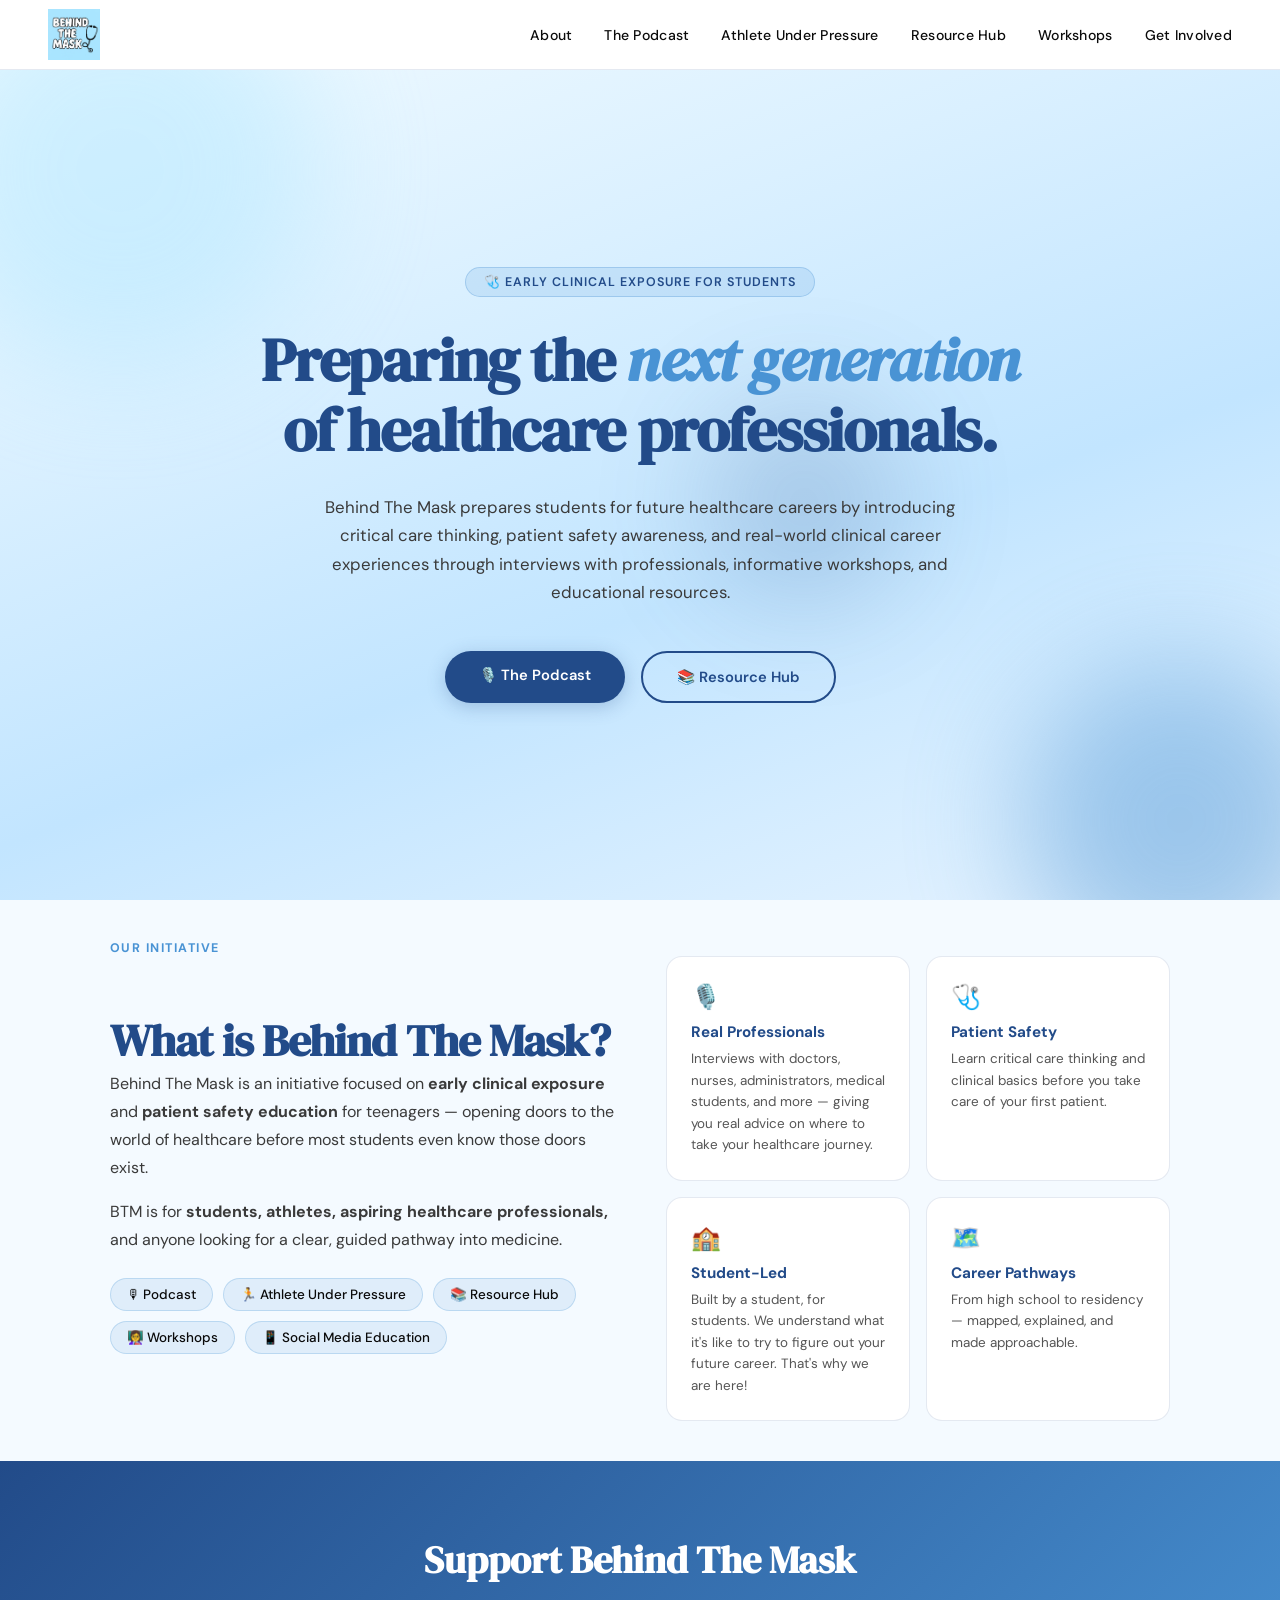
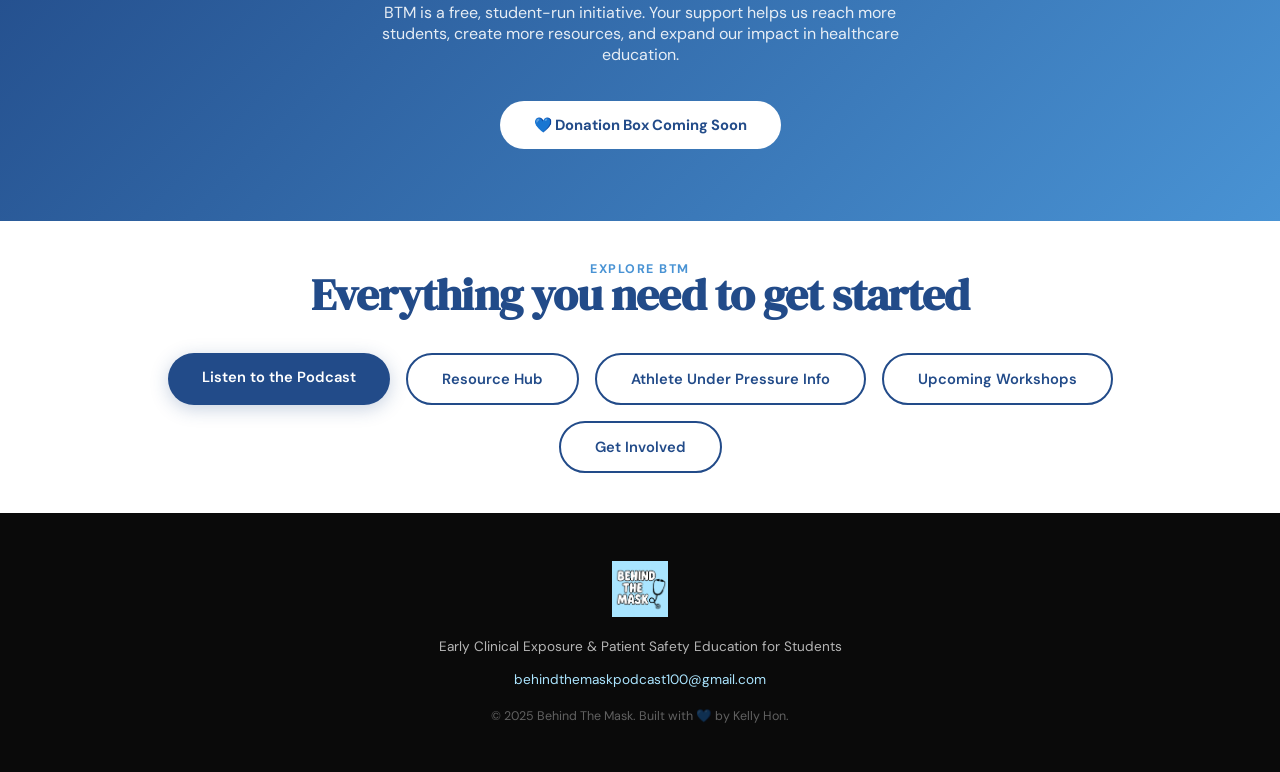
==== index.html @ c29e635a "index" ====
<!DOCTYPE html>
<html lang="en">
<head><link rel="icon" type="image/png" href="logo.png">
<meta charset="UTF-8">
<meta name="viewport" content="width=device-width, initial-scale=1.0">
<title>Behind The Mask</title>
<link href="https://fonts.googleapis.com/css2?family=DM+Serif+Display:ital@0;1&family=DM+Sans:wght@300;400;500;600;700&display=swap" rel="stylesheet">
<link rel="stylesheet" href="styles.css">
</head>
<body>

<nav>
  <div class="nav-logo" onclick="window.location='index.html'">
    <img src="logo.png" alt="Behind The Mask logo">
  </div>
  <ul class="nav-links">
    <li><a href="about.html">About</a></li>
    <li><a href="podcast.html">The Podcast</a></li>
    <li><a href="aup.html">Athlete Under Pressure</a></li>
    <li><a href="resources.html">Resource Hub</a></li>
    <li><a href="workshops.html">Workshops</a></li>
    <li><a href="involved.html">Get Involved</a></li>
  </ul>
</nav>

<div style="padding-top:70px;">

  <section class="hero">
    <div class="hero-bg"></div>
    <div class="hero-orb hero-orb-1"></div>
    <div class="hero-orb hero-orb-2"></div>
    <div class="hero-orb hero-orb-3"></div>
    <div class="hero-content">
      <div class="hero-badge">🩺 Early Clinical Exposure for Students</div>
      <h1>Preparing the <em>next generation </em> of healthcare professionals.</h1>
      <p class="hero-sub">Behind The Mask prepares students for future healthcare careers by introducing critical care thinking, patient safety awareness, and real-world clinical career experiences through interviews with professionals, informative workshops, and educational resources.</p>
      <div class="hero-btns">
        <a class="btn-primary" href="podcast.html">🎙️ The Podcast</a>
        <a class="btn-outline" href="resources.html">📚 Resource Hub</a>
      </div>
    </div>
  </section>

  <section class="section what-btm">
    <div class="section-inner">
      <div class="section-label">Our Initiative</div>
      <div class="what-grid">
        <div>
          <h2 class="section-title">What is Behind The Mask?</h2>
          <p class="section-body">Behind The Mask is an initiative focused on <strong>early clinical exposure</strong> and <strong>patient safety education</strong> for teenagers — opening doors to the world of healthcare before most students even know those doors exist.</p>
          <p class="section-body" style="margin-top:16px;">BTM is for <strong>students, athletes, aspiring healthcare professionals,</strong> and anyone looking for a clear, guided pathway into medicine.</p>
           <p class="section-body" style="margin-top:16px;"The pillars of Behind The Mask include:</p>
          <div class="pill-group">
            <a class="pill" href="podcast.html">🎙 Podcast</a>
            <a class="pill" href="aup.html">🏃 Athlete Under Pressure</a>
            <a class="pill" href="resources.html">📚 Resource Hub</a>
            <a class="pill" href="workshops.html">👩‍🏫 Workshops</a>
            <a class="pill" href="https://www.instagram.com/behindthemaskinitiative" target="_blank">📱 Social Media Education</a>
          </div>
        </div>
        <div class="feature-cards">
          <div class="feature-card">
            <div class="feature-icon">🎙️</div>
            <h4>Real Professionals</h4>
            <p>Interviews with doctors, nurses, administrators, medical students, and more — giving you real advice on where to take your healthcare journey.</p>
          </div>
          <div class="feature-card">
            <div class="feature-icon">🩺</div>
            <h4>Patient Safety</h4>
            <p>Learn critical care thinking and clinical basics before you take care of your first patient.</p>
          </div>
          <div class="feature-card">
            <div class="feature-icon">🏫</div>
            <h4>Student-Led</h4>
            <p>Built by a student, for students. We understand what it's like to try to figure out your future career. That's why we are here! </p>
          </div>
          <div class="feature-card">
            <div class="feature-icon">🗺️</div>
            <h4>Career Pathways</h4>
            <p>From high school to residency — mapped, explained, and made approachable.</p>
          </div>
        </div>
      </div>
    </div>
  </section>

  <section class="cta-strip">
    <div class="section-inner" style="text-align:center;">
      <h2>Support Behind The Mask</h2>
      <p>BTM is a free, student-run initiative. Your support helps us reach more students, create more resources, and expand our impact in healthcare education.</p>
      <a href="mailto:behindthemaskpodcast100@gmail.com" class="btn-white">💙 Donation Box Coming Soon</a>
    </div>
  </section>

  <section class="section">
    <div class="section-inner" style="text-align:center;">
      <div class="section-label">Explore BTM</div>
      <h2 class="section-title" style="margin:0 auto 40px;">Everything you need to get started</h2>
      <div style="display:flex; gap:16px; flex-wrap:wrap; justify-content:center;">
        <a class="btn-primary" href="podcast.html">Listen to the Podcast</a>
        <a class="btn-outline" href="resources.html">Resource Hub</a>
        <a class="btn-outline" href="aup.html">Athlete Under Pressure Info</a>
        <a class="btn-outline" href="workshops.html">Upcoming Workshops</a>
        <a class="btn-outline" href="involved.html">Get Involved</a>
      </div>
    </div>
  </section>

</div>

<footer>
  <div class="f-logo"><img src="logo.png" alt="Behind The Mask"></div>
  <p>Early Clinical Exposure & Patient Safety Education for Students</p>
  <p style="margin-top:16px;"><a href="mailto:behindthemaskinitiative@gmail.com">behindthemaskpodcast100@gmail.com</a></p>
  <p style="margin-top:20px; font-size:0.78rem; opacity:0.5;">© 2025 Behind The Mask. Built with 💙 by Kelly Hon.</p>
</footer>

</body>
</html>
---- styles.css ----
:root {
  --sky: #abe5ff;
  --mid: #4993d4;
  --deep: #224b89;
  --white: #ffffff;
  --black: #0a0a0a;
  --soft-bg: #f4faff;
  --border: rgba(34,75,137,0.12);
}

* { margin:0; padding:0; box-sizing:border-box; }

body {
  font-family: 'DM Sans', sans-serif;
  background: var(--white);
  color: var(--black);
  overflow-x: hidden;
}

nav {
  position: fixed;
  top: 0; left: 0; right: 0;
  z-index: 1000;
  display: flex;
  align-items: center;
  justify-content: space-between;
  padding: 0 48px;
  height: 70px;
  background: rgba(255,255,255,0.92);
  backdrop-filter: blur(12px);
  border-bottom: 1px solid var(--border);
}

.nav-logo { cursor: pointer; display: flex; align-items: center; }
.nav-logo img { height: 52px; width: auto; object-fit: contain; }

.nav-links { display: flex; gap: 32px; list-style: none; }
.nav-links a { text-decoration: none; color: var(--black); font-size: 0.88rem; font-weight: 500; letter-spacing: 0.02em; transition: color 0.2s; }
.nav-links a:hover { color: var(--mid); }
.nav-links a.active { color: var(--deep); font-weight: 700; }

.hero {
  position: relative;
  min-height: calc(100vh - 70px);
  display: flex; flex-direction: column;
  align-items: center; justify-content: center;
  text-align: center;
  padding: 80px 24px;
  overflow: hidden;
}
.hero-bg { position: absolute; inset: 0; background: linear-gradient(160deg, #f0faff 0%, #daf0ff 30%, #c2e5ff 60%, #e8f4ff 100%); z-index: 0; }
.hero-orb { position: absolute; border-radius: 50%; filter: blur(60px); opacity: 0.45; z-index: 0; animation: float 8s ease-in-out infinite; }
.hero-orb-1 { width:400px; height:400px; background:var(--sky); top:-100px; left:-80px; }
.hero-orb-2 { width:320px; height:320px; background:var(--mid); bottom:-80px; right:-60px; animation-delay:-3s; }
.hero-orb-3 { width:200px; height:200px; background:var(--deep); top:40%; left:55%; animation-delay:-5s; opacity:0.2; }
@keyframes float { 0%,100%{ transform: translateY(0) scale(1); } 50%{ transform: translateY(-24px) scale(1.04); } }

.hero-content { position: relative; z-index:1; max-width: 800px; }
.hero-badge { display: inline-block; background: rgba(73,147,212,0.15); color: var(--deep); border: 1px solid rgba(73,147,212,0.3); border-radius: 50px; padding: 6px 18px; font-size: 0.78rem; font-weight: 600; letter-spacing: 0.08em; text-transform: uppercase; margin-bottom: 28px; }
.hero h1 { font-family: 'DM Serif Display', serif; font-size: clamp(2.2rem, 5vw, 3.8rem); line-height: 1.15; color: var(--deep); margin-bottom: 28px; letter-spacing: -0.02em; }
.hero h1 em { font-style: italic; color: var(--mid); }
.hero-sub { font-size: 1.05rem; color: #3a3a3a; line-height: 1.7; max-width: 640px; margin: 0 auto 44px; }
.hero-btns { display: flex; gap: 16px; justify-content: center; flex-wrap: wrap; }

.btn-primary { background: var(--deep); color: var(--white); padding: 14px 34px; border: none; border-radius: 50px; font-size: 0.92rem; font-weight: 600; cursor: pointer; font-family: 'DM Sans', sans-serif; transition: background 0.2s, transform 0.15s, box-shadow 0.2s; text-decoration: none; display: inline-block; box-shadow: 0 4px 18px rgba(34,75,137,0.25); }
.btn-primary:hover { background: var(--mid); transform: translateY(-2px); box-shadow: 0 8px 24px rgba(34,75,137,0.3); }

.btn-outline { background: transparent; color: var(--deep); padding: 14px 34px; border: 2px solid var(--deep); border-radius: 50px; font-size: 0.92rem; font-weight: 600; cursor: pointer; font-family: 'DM Sans', sans-serif; transition: all 0.2s; text-decoration: none; display: inline-block; }
.btn-outline:hover { background: var(--deep); color: var(--white); transform: translateY(-2px); }

.btn-white { background: var(--white); color: var(--deep); padding: 14px 34px; border: none; border-radius: 50px; font-size: 0.92rem; font-weight: 700; cursor: pointer; font-family: 'DM Sans', sans-serif; transition: all 0.2s; text-decoration: none; display: inline-block; }
.btn-white:hover { background: var(--sky); transform: translateY(-2px); }

.section { padding: 40px 24px; }
.section-inner { max-width: 1060px; margin: 0 auto; }
.section-label { font-size: 0.78rem; font-weight: 700; letter-spacing: 0.12em; text-transform: uppercase; color: var(--mid); margin-bottom: 0; }
.section-title { margin-top: 0px; font-family: 'DM Serif Display', serif; font-size: clamp(1.8rem, 3.5vw, 2.8rem); color: var(--deep); line-height: 0.8; margin-bottom: 12px; letter-spacing: -0.02em; }
.section-body { font-size: 1rem; line-height: 1.75; color: #3a3a3a; max-width: 680px; }

.what-btm { background: var(--soft-bg); }
.what-grid { display: grid; grid-template-columns: 1fr 1fr; gap: 52px; align-items: center; margin-top: 0px; }
.pill-group { display: flex; flex-wrap: wrap; gap: 10px; margin-top: 24px; }
.pill { background: rgba(73,147,212,0.12); color: var(--deep); border: 1px solid rgba(73,147,212,0.25); padding: 7px 16px; border-radius: 50px; font-size: 0.84rem; font-weight: 500; }
.feature-cards { display: grid; grid-template-columns: 1fr 1fr; gap: 16px; }
.feature-card { background: var(--white); border: 1px solid var(--border); border-radius: 16px; padding: 24px; transition: box-shadow 0.2s, transform 0.2s; }
.feature-card:hover { box-shadow: 0 8px 28px rgba(34,75,137,0.1); transform: translateY(-3px); }
.feature-icon { font-size: 1.5rem; margin-bottom: 10px; }
.feature-card h4 { font-size: 0.95rem; font-weight: 700; color: var(--deep); margin-bottom: 6px; }
.feature-card p { font-size: 0.84rem; color: #555; line-height: 1.6; }

.cta-strip { background: linear-gradient(135deg, var(--deep) 0%, var(--mid) 100%); color: var(--white); padding: 72px 24px; text-align: center; }
.cta-strip h2 { font-family: 'DM Serif Display', serif; font-size: clamp(1.6rem, 3vw, 2.4rem); margin-bottom: 16px; }
.cta-strip p { font-size: 1rem; opacity: 0.88; max-width: 520px; margin-left: auto; margin-right: auto; margin-bottom: 36px; }

.about-hero { background: linear-gradient(160deg, #f0faff, #daf0ff); padding: 80px 24px 60px; text-align: center; }
.avatar-ring { width: 130px; height: 130px; border-radius: 50%; border: 4px solid var(--mid); margin: 0 auto 28px; display: flex; align-items:center; justify-content:center; background: linear-gradient(135deg, var(--sky), var(--mid)); font-size: 3rem; }
.about-grid { display: grid; grid-template-columns: 1fr 1fr; gap: 48px; align-items: start; margin-top: 60px; }
.about-card { background: var(--soft-bg); border-radius: 20px; padding: 36px; border: 1px solid var(--border); }
.about-card h3 { font-family: 'DM Serif Display', serif; font-size: 1.5rem; color: var(--deep); margin-bottom: 16px; }
.fun-facts { list-style: none; }
.fun-facts li { padding: 10px 0; border-bottom: 1px solid var(--border); font-size: 0.95rem; color: #3a3a3a; display: flex; align-items: flex-start; gap: 12px; }
.fun-facts li:last-child { border-bottom: none; }
.fun-facts li span { font-size: 1.1rem; }
.quote-block { border-left: 4px solid var(--mid); padding: 20px 24px; background: rgba(171,229,255,0.15); border-radius: 0 12px 12px 0; margin: 24px 0; font-style: italic; color: #2a2a2a; line-height: 1.7; font-size: 0.97rem; }
.diff-card { background: var(--deep); color: var(--white); border-radius: 20px; padding: 36px; margin-top: 48px; }
.diff-card h3 { font-family: 'DM Serif Display', serif; font-size: 1.6rem; margin-bottom: 16px; }
.diff-card p { opacity: 0.9; line-height: 1.75; }

.podcast-hero { background: linear-gradient(160deg, var(--deep), var(--mid)); color: var(--white); text-align: center; padding: 88px 24px 72px; }
.podcast-hero h1 { font-family: 'DM Serif Display', serif; font-size: clamp(2rem, 4vw, 3.2rem); margin-bottom: 16px; }
.podcast-hero p { opacity: 0.88; font-size: 1.05rem; max-width: 560px; margin: 0 auto 36px; line-height: 1.7; }
.spotify-btn { display: inline-flex; align-items: center; gap: 10px; background: #1DB954; color: var(--white); padding: 14px 30px; border-radius: 50px; font-size: 0.95rem; font-weight: 700; text-decoration: none; transition: all 0.2s; }
.spotify-btn:hover { background: #17a349; transform: translateY(-2px); }
.episodes-grid { display: grid; grid-template-columns: repeat(auto-fill, minmax(300px, 1fr)); gap: 24px; margin-top: 48px; }
.episode-card { background: var(--white); border: 1px solid var(--border); border-radius: 16px; padding: 28px; transition: box-shadow 0.2s, transform 0.2s; }
.episode-card:hover { box-shadow: 0 8px 28px rgba(34,75,137,0.1); transform: translateY(-3px); }
.ep-num { font-size: 0.78rem; font-weight: 700; letter-spacing: 0.1em; color: var(--mid); text-transform: uppercase; margin-bottom: 10px; }
.ep-title { font-family: 'DM Serif Display', serif; font-size: 1.15rem; color: var(--deep); margin-bottom: 10px; }
.ep-desc { font-size: 0.87rem; color: #555; line-height: 1.65; }
.quotes-section { background: var(--soft-bg); }
.quotes-grid { display: grid; grid-template-columns: repeat(auto-fill, minmax(280px, 1fr)); gap: 20px; margin-top: 40px; }
.pro-quote { background: var(--white); border-radius: 16px; padding: 28px; border-left: 4px solid var(--mid); box-shadow: 0 2px 12px rgba(34,75,137,0.06); }
.pro-quote p { font-style: italic; color: #2a2a2a; line-height: 1.7; margin-bottom: 14px; }
.pro-quote cite { font-size: 0.84rem; font-weight: 700; color: var(--deep); }

.resource-hero { background: linear-gradient(160deg, #f0faff, #c8e8ff); padding: 80px 24px 60px; text-align: center; }
.resource-main-cards { display: grid; grid-template-columns: repeat(auto-fill, minmax(220px, 1fr)); gap: 20px; margin-bottom: 48px; }
.resource-card { background: var(--white); border: 1px solid var(--border); border-radius: 18px; padding: 28px 24px; text-align: center; cursor: pointer; transition: all 0.2s; }
.resource-card:hover { box-shadow: 0 10px 30px rgba(34,75,137,0.13); transform: translateY(-4px); border-color: var(--mid); }
.resource-card .rc-icon { font-size: 2rem; margin-bottom: 14px; }
.resource-card h3 { font-family: 'DM Serif Display', serif; font-size: 1.1rem; color: var(--deep); margin-bottom: 8px; }
.resource-card p { font-size: 0.83rem; color: #666; line-height: 1.55; }
.resource-list-section { background: var(--soft-bg); border-radius: 20px; padding: 36px; margin-top: 8px; }
.resource-list-section h3 { font-family: 'DM Serif Display', serif; font-size: 1.4rem; color: var(--deep); margin-bottom: 20px; }
.res-list { list-style: none; display: grid; grid-template-columns: 1fr 1fr; gap: 10px; }
.res-list li { display: flex; align-items: center; gap: 10px; font-size: 0.9rem; color: #3a3a3a; padding: 10px 14px; background: var(--white); border-radius: 10px; border: 1px solid var(--border); cursor: pointer; transition: all 0.2s; }
.res-list li:hover { border-color: var(--mid); color: var(--deep); font-weight: 600; }
.res-list li::before { content: '→'; color: var(--mid); font-weight: 700; flex-shrink: 0; }

.aup-hero { background: linear-gradient(135deg, #e8f4ff, #c2e5ff, #daf0ff); padding: 80px 24px 60px; text-align: center; }
.aup-pillars { display: grid; grid-template-columns: repeat(auto-fill, minmax(200px, 1fr)); gap: 20px; margin-top: 48px; }
.aup-pillar { background: var(--white); border-radius: 16px; padding: 28px 22px; text-align: center; border: 1px solid var(--border); transition: all 0.2s; }
.aup-pillar:hover { box-shadow: 0 8px 24px rgba(34,75,137,0.1); transform: translateY(-3px); }
.aup-pillar .pi { font-size: 2rem; margin-bottom: 12px; }
.aup-pillar h4 { font-weight: 700; color: var(--deep); margin-bottom: 8px; }
.aup-pillar p { font-size: 0.84rem; color: #666; line-height: 1.55; }
.infographic-placeholder { background: linear-gradient(135deg, rgba(171,229,255,0.3), rgba(73,147,212,0.1)); border: 2px dashed rgba(73,147,212,0.4); border-radius: 20px; padding: 60px 40px; text-align: center; margin-top: 48px; }
.infographic-placeholder p { color: #888; font-size: 0.95rem; }
.infographic-placeholder strong { display: block; font-size: 1.1rem; color: var(--mid); margin-bottom: 8px; }

.workshop-hero { background: linear-gradient(160deg, var(--deep), #1a3a6e); color: var(--white); text-align: center; padding: 88px 24px 72px; }
.workshop-hero h1 { font-family: 'DM Serif Display', serif; font-size: clamp(2rem, 4vw, 3rem); margin-bottom: 16px; }
.workshop-hero p { opacity: 0.88; max-width: 520px; margin: 0 auto 36px; line-height: 1.7; }
.coming-soon-card { background: rgba(255,255,255,0.08); border: 1px solid rgba(255,255,255,0.2); border-radius: 20px; padding: 48px; max-width: 500px; margin: 0 auto; text-align: center; }
.cs-badge { font-size: 2.5rem; margin-bottom: 20px; }
.coming-soon-card h3 { font-family: 'DM Serif Display', serif; font-size: 1.8rem; margin-bottom: 12px; }
.coming-soon-card p { opacity: 0.8; font-size: 0.95rem; line-height: 1.65; margin-bottom: 28px; }

.gi-hero { background: linear-gradient(160deg, #f0faff, #daf0ff); padding: 80px 24px 60px; text-align: center; }
.gi-grid { display: grid; grid-template-columns: 1fr 1fr; gap: 40px; margin-top: 60px; align-items: start; }
.gi-form { background: var(--soft-bg); border-radius: 20px; padding: 40px; border: 1px solid var(--border); }
.gi-form h3 { font-family: 'DM Serif Display', serif; font-size: 1.5rem; color: var(--deep); margin-bottom: 24px; }
.form-group { margin-bottom: 18px; }
.form-group label { display: block; font-size: 0.85rem; font-weight: 600; color: var(--deep); margin-bottom: 6px; }
.form-group input, .form-group textarea, .form-group select { width: 100%; padding: 12px 16px; border: 1.5px solid var(--border); border-radius: 10px; font-size: 0.93rem; font-family: 'DM Sans', sans-serif; color: var(--black); background: var(--white); transition: border-color 0.2s; outline: none; }
.form-group input:focus, .form-group textarea:focus, .form-group select:focus { border-color: var(--mid); }
.form-group textarea { resize: vertical; min-height: 110px; }
.gi-sidebar { display: flex; flex-direction: column; gap: 20px; }
.contact-card { background: var(--white); border: 1px solid var(--border); border-radius: 16px; padding: 28px; transition: box-shadow 0.2s; }
.contact-card:hover { box-shadow: 0 6px 20px rgba(34,75,137,0.1); }
.contact-card h4 { font-weight: 700; color: var(--deep); margin-bottom: 8px; font-size: 0.95rem; }
.contact-card a { color: var(--mid); text-decoration: none; font-size: 0.9rem; }
.contact-card a:hover { text-decoration: underline; }
.contact-card .cc-icon { font-size: 1.6rem; margin-bottom: 10px; }
.social-links { display: flex; gap: 12px; margin-top: 10px; flex-wrap: wrap; }
.social-link { display: inline-flex; align-items: center; gap: 8px; background: linear-gradient(135deg, #833ab4, #fd1d1d, #fcb045); color: var(--white); padding: 10px 20px; border-radius: 50px; font-size: 0.85rem; font-weight: 600; text-decoration: none; transition: opacity 0.2s, transform 0.2s; }
.social-link:hover { opacity: 0.88; transform: translateY(-2px); }
.action-btns { display: flex; flex-direction: column; gap: 12px; }

footer { background: var(--black); color: rgba(255,255,255,0.7); padding: 48px 24px; text-align: center; }
footer .f-logo img { height: 56px; width: auto; margin-bottom: 12px; }
footer p { font-size: 0.85rem; margin-top: 4px; }
footer a { color: var(--sky); text-decoration: none; }

@media (max-width: 768px) {
  nav { padding: 0 20px; }
  .nav-links { gap: 16px; }
  .nav-links a { font-size: 0.78rem; }
  .what-grid, .about-grid, .gi-grid { grid-template-columns: 1fr; }
  .feature-cards { grid-template-columns: 1fr; }
  .res-list { grid-template-columns: 1fr; }
}
a.pill { text-decoration: none; color: inherit; }
.episode-card {
  background: var(--white);
  border: 1px solid var(--border);
  border-radius: 16px;
  padding: 28px;
  transition: box-shadow 0.2s, transform 0.2s;
  display: flex;
  flex-direction: column;
}

.episode-card a {
  display: flex;
  flex-direction: column;
  flex: 1;
  text-decoration: none;
  color: inherit;
  cursor: pointer;
}

.episode-card a div,
.episode-card a p {
  pointer-events: none;
}
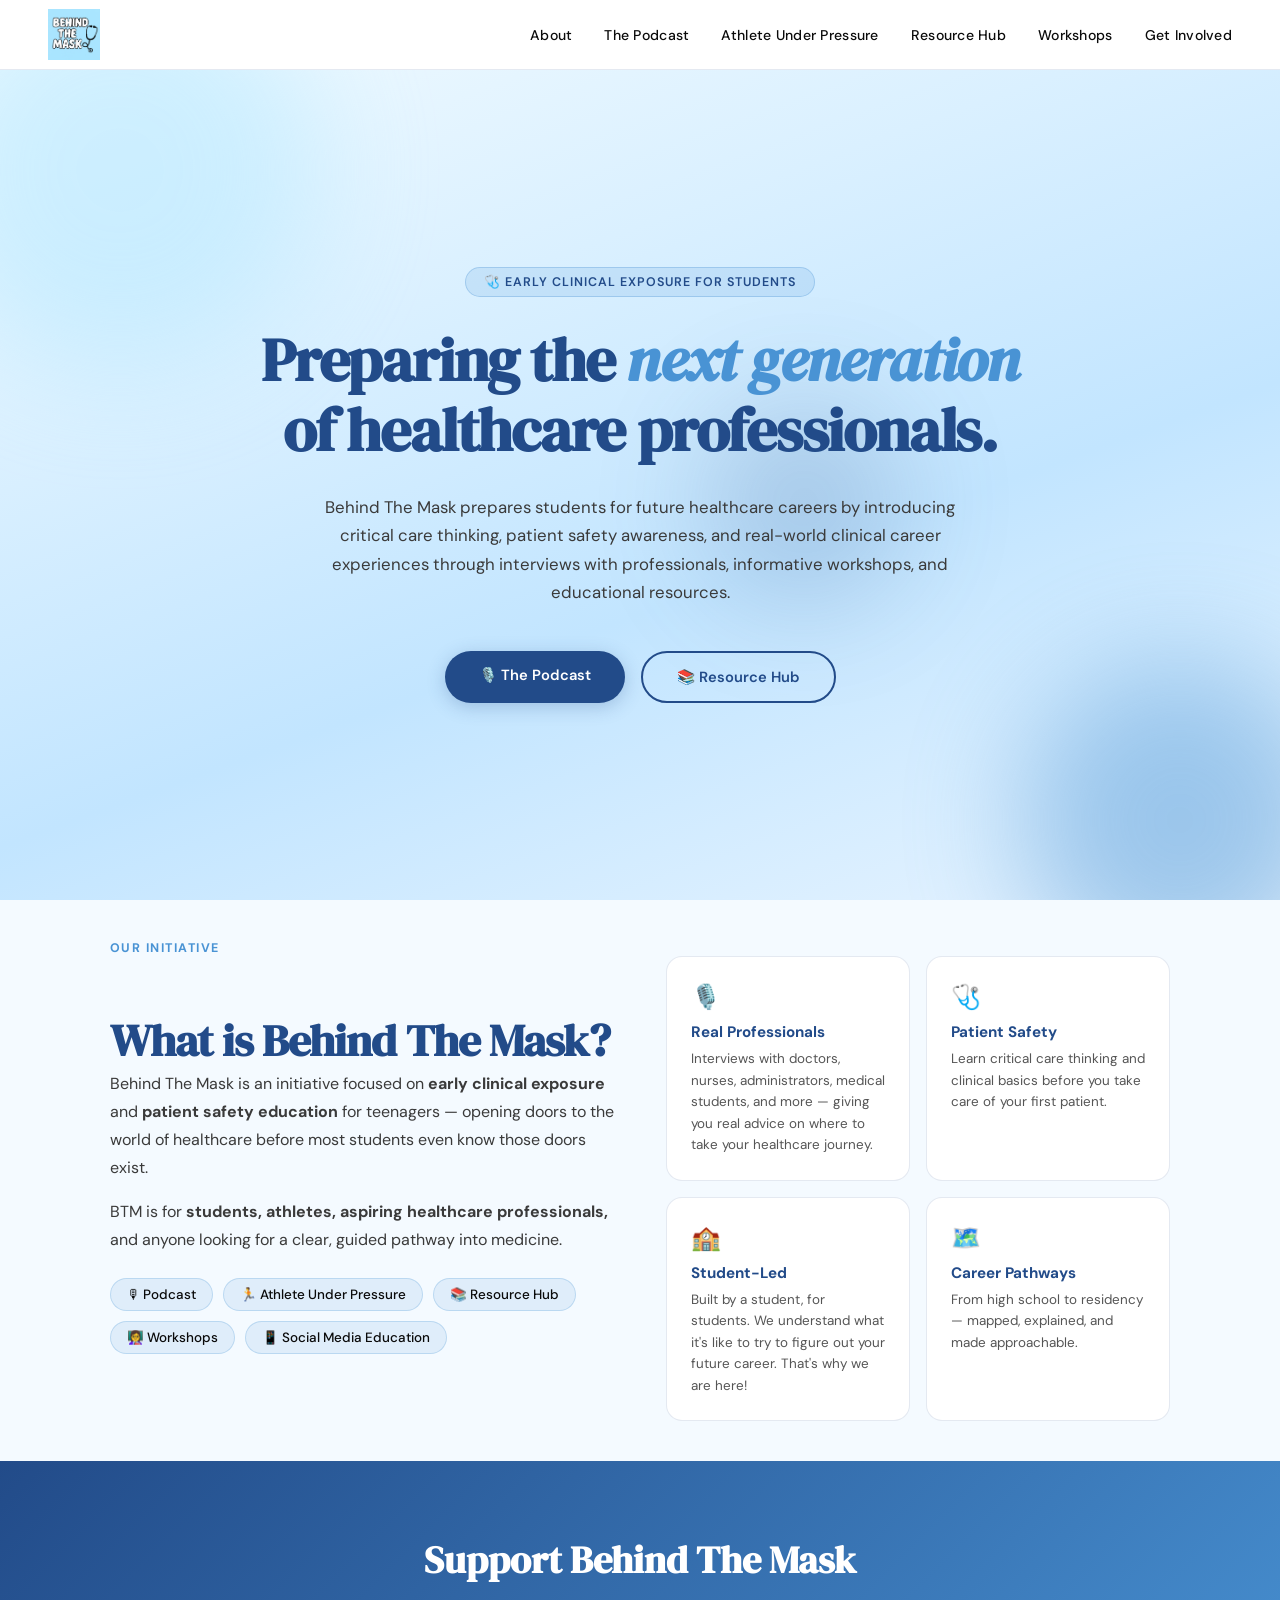
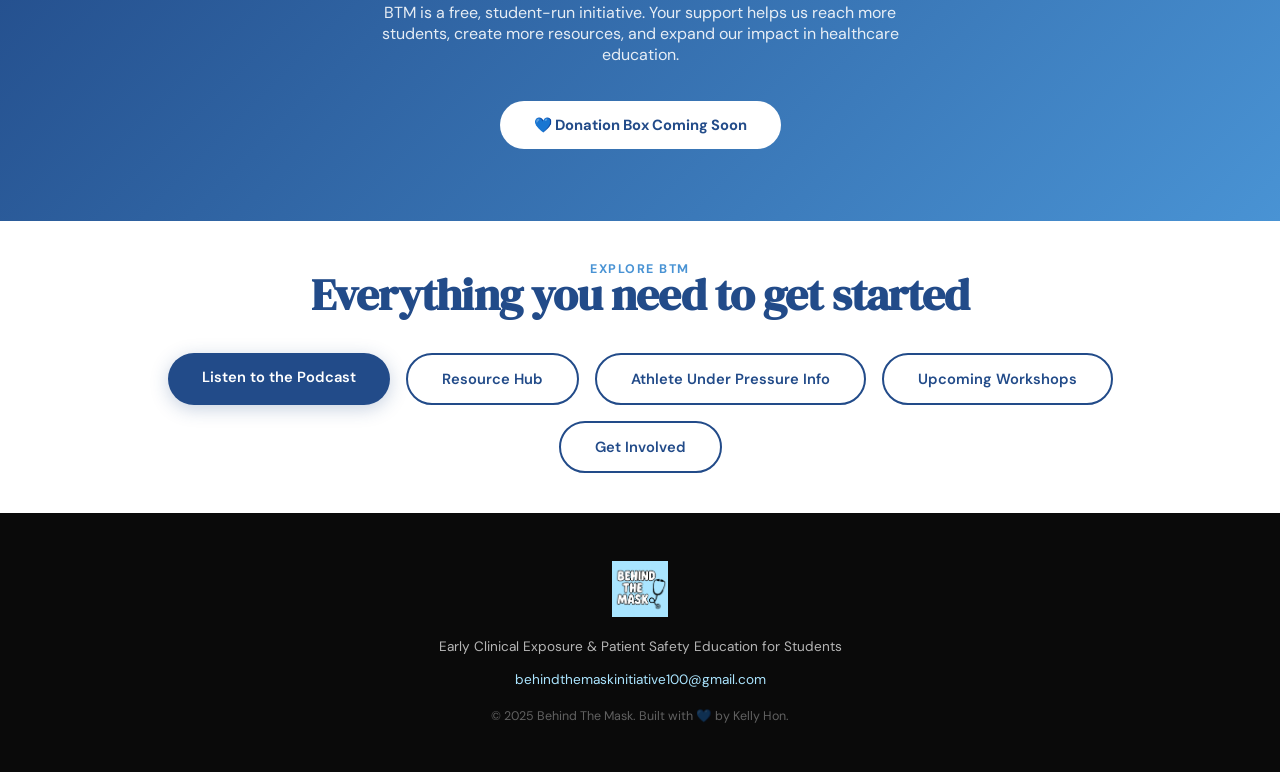
==== commit 3f76c09d: "index mail" ====
--- a/index.html
+++ b/index.html
@@ -111,7 +111,7 @@
 <footer>
   <div class="f-logo"><img src="logo.png" alt="Behind The Mask"></div>
   <p>Early Clinical Exposure & Patient Safety Education for Students</p>
-  <p style="margin-top:16px;"><a href="mailto:behindthemaskinitiative@gmail.com">behindthemaskpodcast100@gmail.com</a></p>
+  <p style="margin-top:16px;"><a href="mailto:behindthemaskinitiative@gmail.com">behindthemaskinitiative100@gmail.com</a></p>
   <p style="margin-top:20px; font-size:0.78rem; opacity:0.5;">© 2025 Behind The Mask. Built with 💙 by Kelly Hon.</p>
 </footer>
 
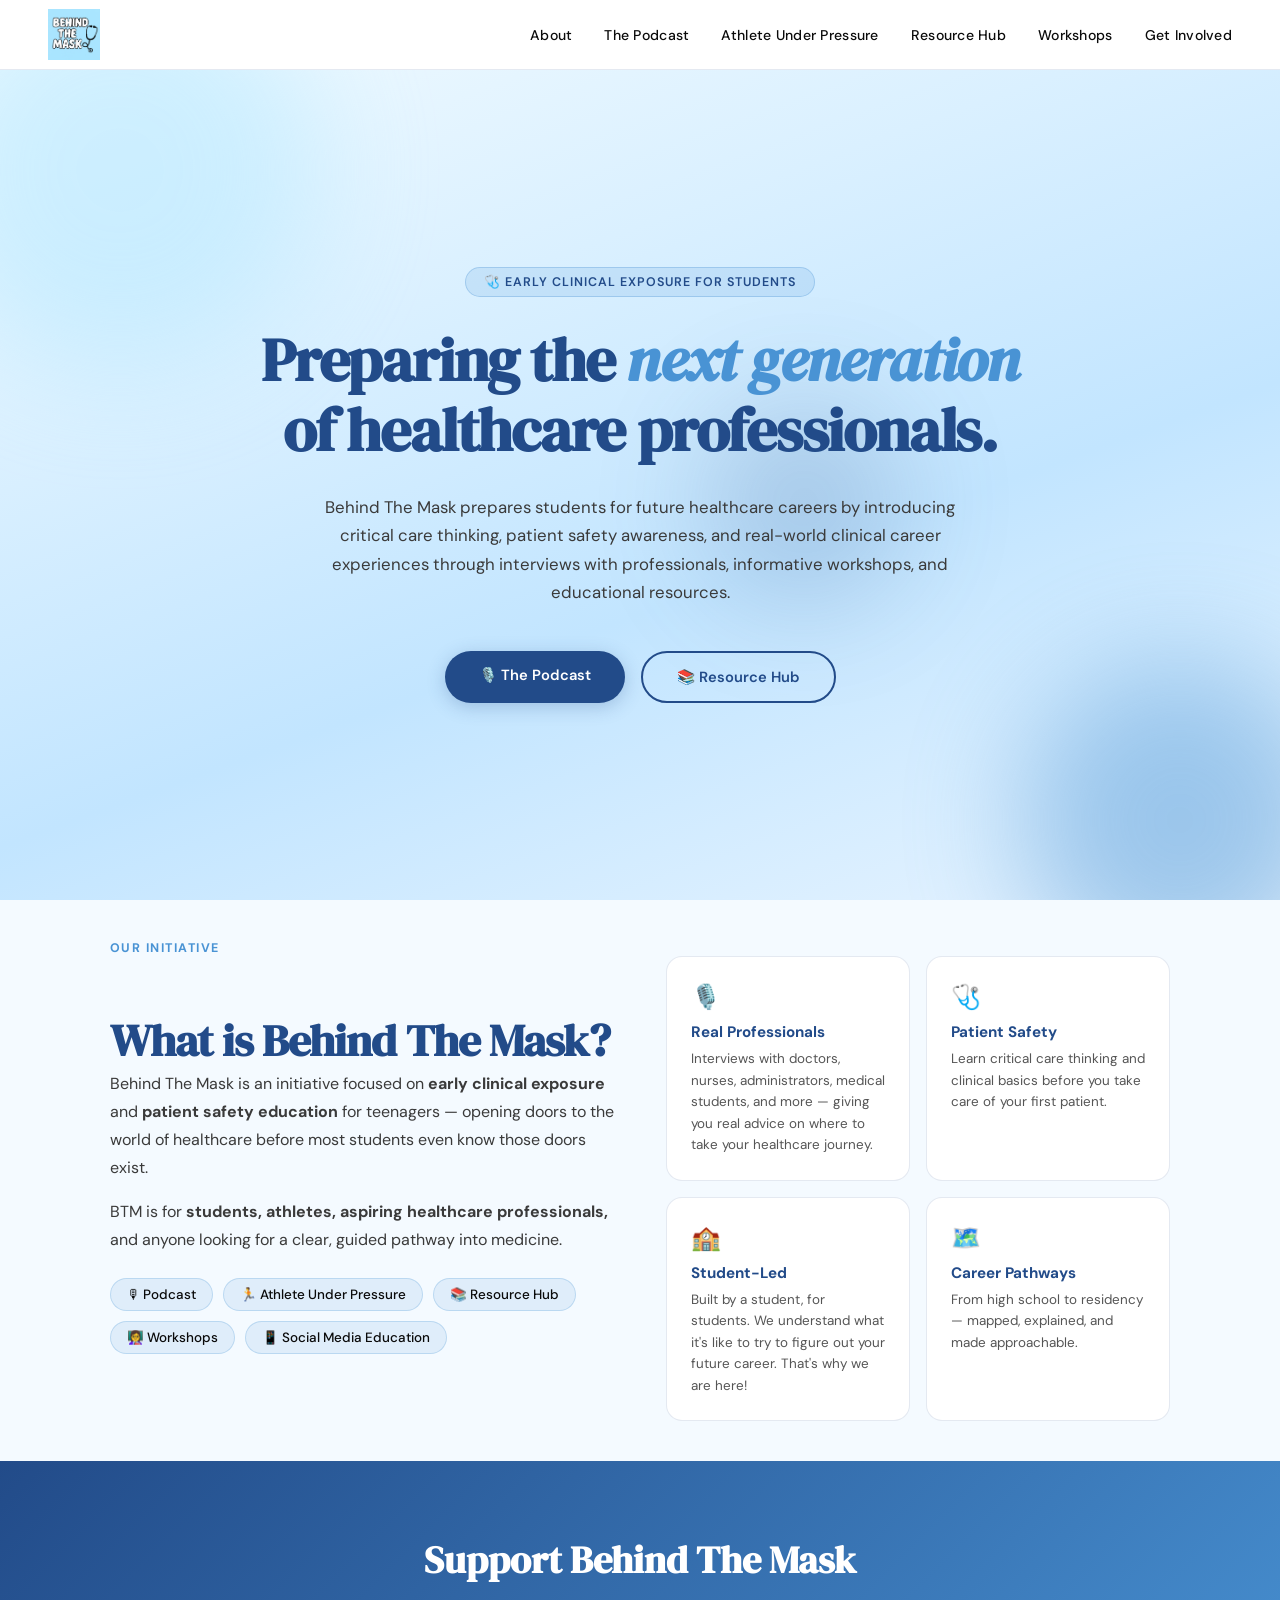
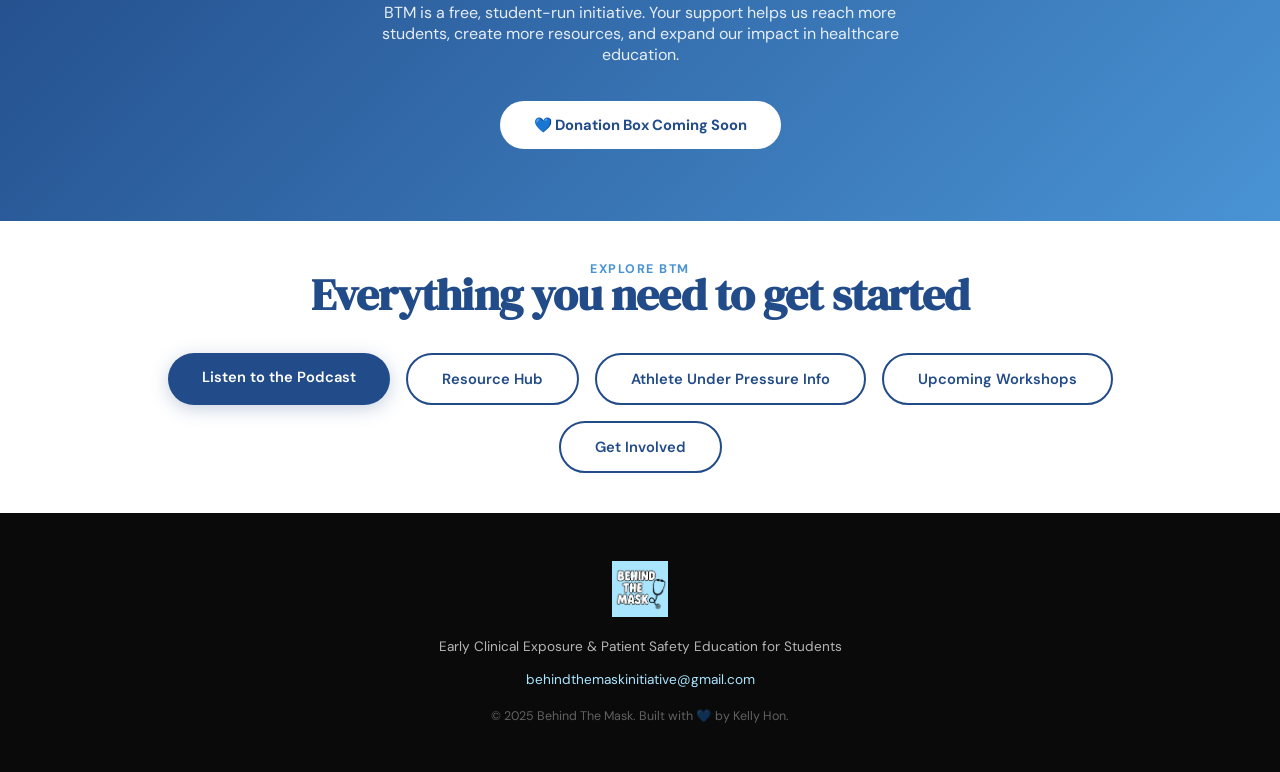
==== commit bd1cc2ea: "email" ====
--- a/index.html
+++ b/index.html
@@ -111,7 +111,7 @@
 <footer>
   <div class="f-logo"><img src="logo.png" alt="Behind The Mask"></div>
   <p>Early Clinical Exposure & Patient Safety Education for Students</p>
-  <p style="margin-top:16px;"><a href="mailto:behindthemaskinitiative@gmail.com">behindthemaskinitiative100@gmail.com</a></p>
+  <p style="margin-top:16px;"><a href="mailto:behindthemaskinitiative@gmail.com">behindthemaskinitiative@gmail.com</a></p>
   <p style="margin-top:20px; font-size:0.78rem; opacity:0.5;">© 2025 Behind The Mask. Built with 💙 by Kelly Hon.</p>
 </footer>
 
--- a/styles.css
+++ b/styles.css
@@ -182,6 +182,7 @@
 footer p { font-size: 0.85rem; margin-top: 4px; }
 footer a { color: var(--sky); text-decoration: none; }
 
+
 @media (max-width: 768px) {
   nav { padding: 0 20px; }
   .nav-links { gap: 16px; }
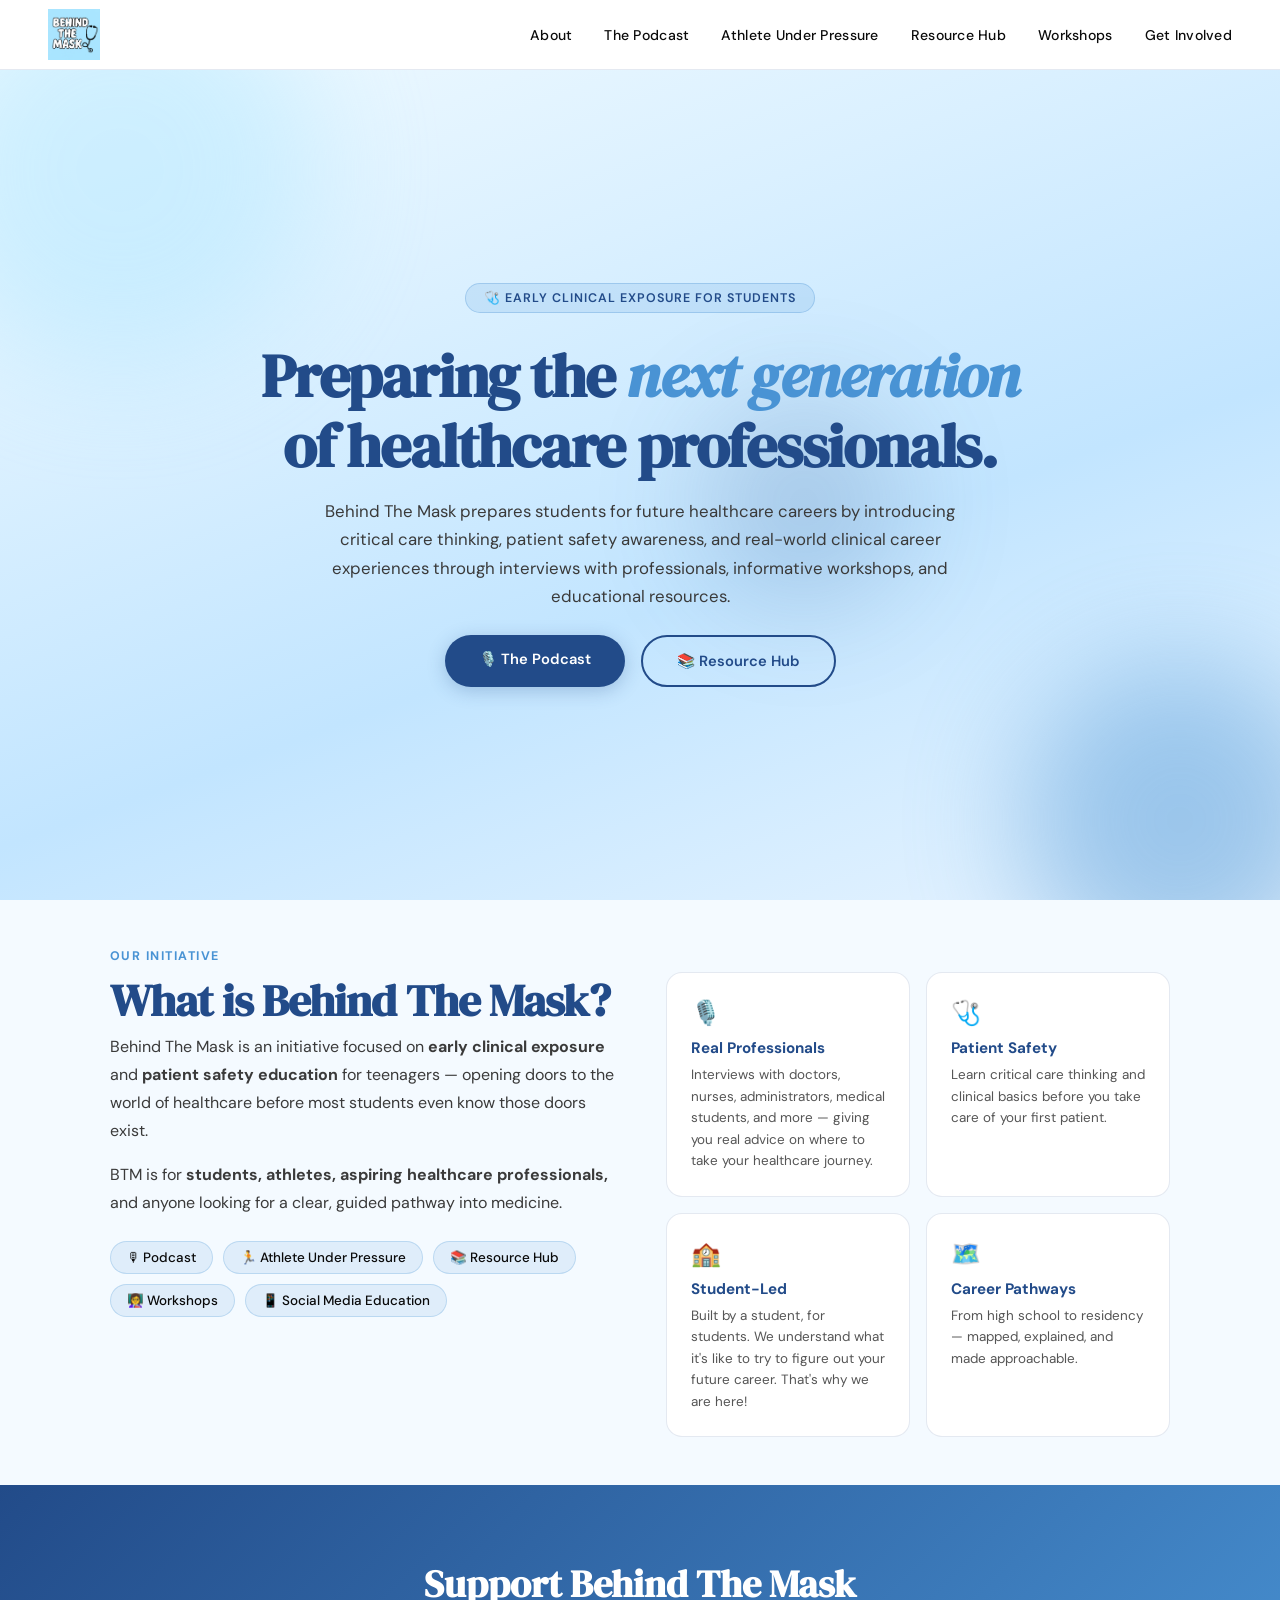
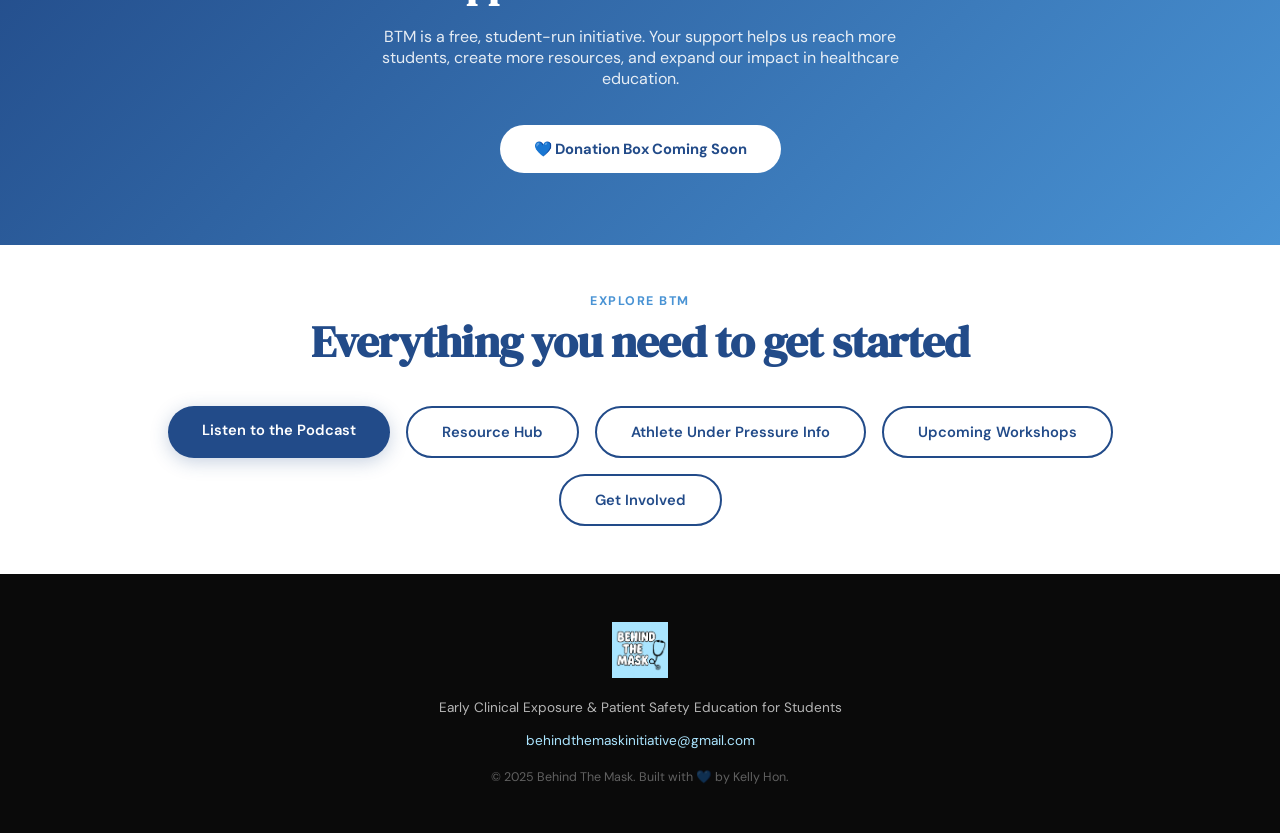
==== commit a4d35e72: "google tags" ====
--- a/index.html
+++ b/index.html
@@ -1,6 +1,15 @@
 <!DOCTYPE html>
 <html lang="en">
 <head><link rel="icon" type="image/png" href="logo.png">
+  <!-- Google tag (gtag.js) -->
+<script async src="https://www.googletagmanager.com/gtag/js?id=G-BZWH90YZH2"></script>
+<script>
+  window.dataLayer = window.dataLayer || [];
+  function gtag(){dataLayer.push(arguments);}
+  gtag('js', new Date());
+
+  gtag('config', 'G-BZWH90YZH2');
+</script>
 <meta charset="UTF-8">
 <meta name="viewport" content="width=device-width, initial-scale=1.0">
 <title>Behind The Mask</title>
--- a/styles.css
+++ b/styles.css
@@ -57,9 +57,9 @@
 
 .hero-content { position: relative; z-index:1; max-width: 800px; }
 .hero-badge { display: inline-block; background: rgba(73,147,212,0.15); color: var(--deep); border: 1px solid rgba(73,147,212,0.3); border-radius: 50px; padding: 6px 18px; font-size: 0.78rem; font-weight: 600; letter-spacing: 0.08em; text-transform: uppercase; margin-bottom: 28px; }
-.hero h1 { font-family: 'DM Serif Display', serif; font-size: clamp(2.2rem, 5vw, 3.8rem); line-height: 1.15; color: var(--deep); margin-bottom: 28px; letter-spacing: -0.02em; }
+.hero h1 { font-family: 'DM Serif Display', serif; font-size: clamp(2.2rem, 5vw, 3.8rem); line-height: 1.15; color: var(--deep); margin-bottom: 16px; letter-spacing: -0.02em; }
 .hero h1 em { font-style: italic; color: var(--mid); }
-.hero-sub { font-size: 1.05rem; color: #3a3a3a; line-height: 1.7; max-width: 640px; margin: 0 auto 44px; }
+.hero-sub { font-size: 1.05rem; color: #3a3a3a; line-height: 1.7; max-width: 640px; margin: 0 auto 24px; }
 .hero-btns { display: flex; gap: 16px; justify-content: center; flex-wrap: wrap; }
 
 .btn-primary { background: var(--deep); color: var(--white); padding: 14px 34px; border: none; border-radius: 50px; font-size: 0.92rem; font-weight: 600; cursor: pointer; font-family: 'DM Sans', sans-serif; transition: background 0.2s, transform 0.15s, box-shadow 0.2s; text-decoration: none; display: inline-block; box-shadow: 0 4px 18px rgba(34,75,137,0.25); }
@@ -71,14 +71,14 @@
 .btn-white { background: var(--white); color: var(--deep); padding: 14px 34px; border: none; border-radius: 50px; font-size: 0.92rem; font-weight: 700; cursor: pointer; font-family: 'DM Sans', sans-serif; transition: all 0.2s; text-decoration: none; display: inline-block; }
 .btn-white:hover { background: var(--sky); transform: translateY(-2px); }
 
-.section { padding: 40px 24px; }
+.section { padding: 48px 24px; }
 .section-inner { max-width: 1060px; margin: 0 auto; }
-.section-label { font-size: 0.78rem; font-weight: 700; letter-spacing: 0.12em; text-transform: uppercase; color: var(--mid); margin-bottom: 0; }
-.section-title { margin-top: 0px; font-family: 'DM Serif Display', serif; font-size: clamp(1.8rem, 3.5vw, 2.8rem); color: var(--deep); line-height: 0.8; margin-bottom: 12px; letter-spacing: -0.02em; }
+.section-label { font-size: 0.78rem; font-weight: 700; letter-spacing: 0.12em; text-transform: uppercase; color: var(--mid); margin-bottom: 8px; }
+.section-title { margin-top: 4px; font-family: 'DM Serif Display', serif; font-size: clamp(1.8rem, 3.5vw, 2.8rem); color: var(--deep); line-height: 1.1; margin-bottom: 8px; letter-spacing: -0.02em; }
 .section-body { font-size: 1rem; line-height: 1.75; color: #3a3a3a; max-width: 680px; }
 
 .what-btm { background: var(--soft-bg); }
-.what-grid { display: grid; grid-template-columns: 1fr 1fr; gap: 52px; align-items: center; margin-top: 0px; }
+.what-grid { display: grid; grid-template-columns: 1fr 1fr; gap: 52px; align-items: start; margin-top: 0px; }
 .pill-group { display: flex; flex-wrap: wrap; gap: 10px; margin-top: 24px; }
 .pill { background: rgba(73,147,212,0.12); color: var(--deep); border: 1px solid rgba(73,147,212,0.25); padding: 7px 16px; border-radius: 50px; font-size: 0.84rem; font-weight: 500; }
 .feature-cards { display: grid; grid-template-columns: 1fr 1fr; gap: 16px; }
@@ -214,4 +214,5 @@
 .episode-card a div,
 .episode-card a p {
   pointer-events: none;
-}+}
+.what-btm { background: var(--soft-bg); padding-top: 48px; } 
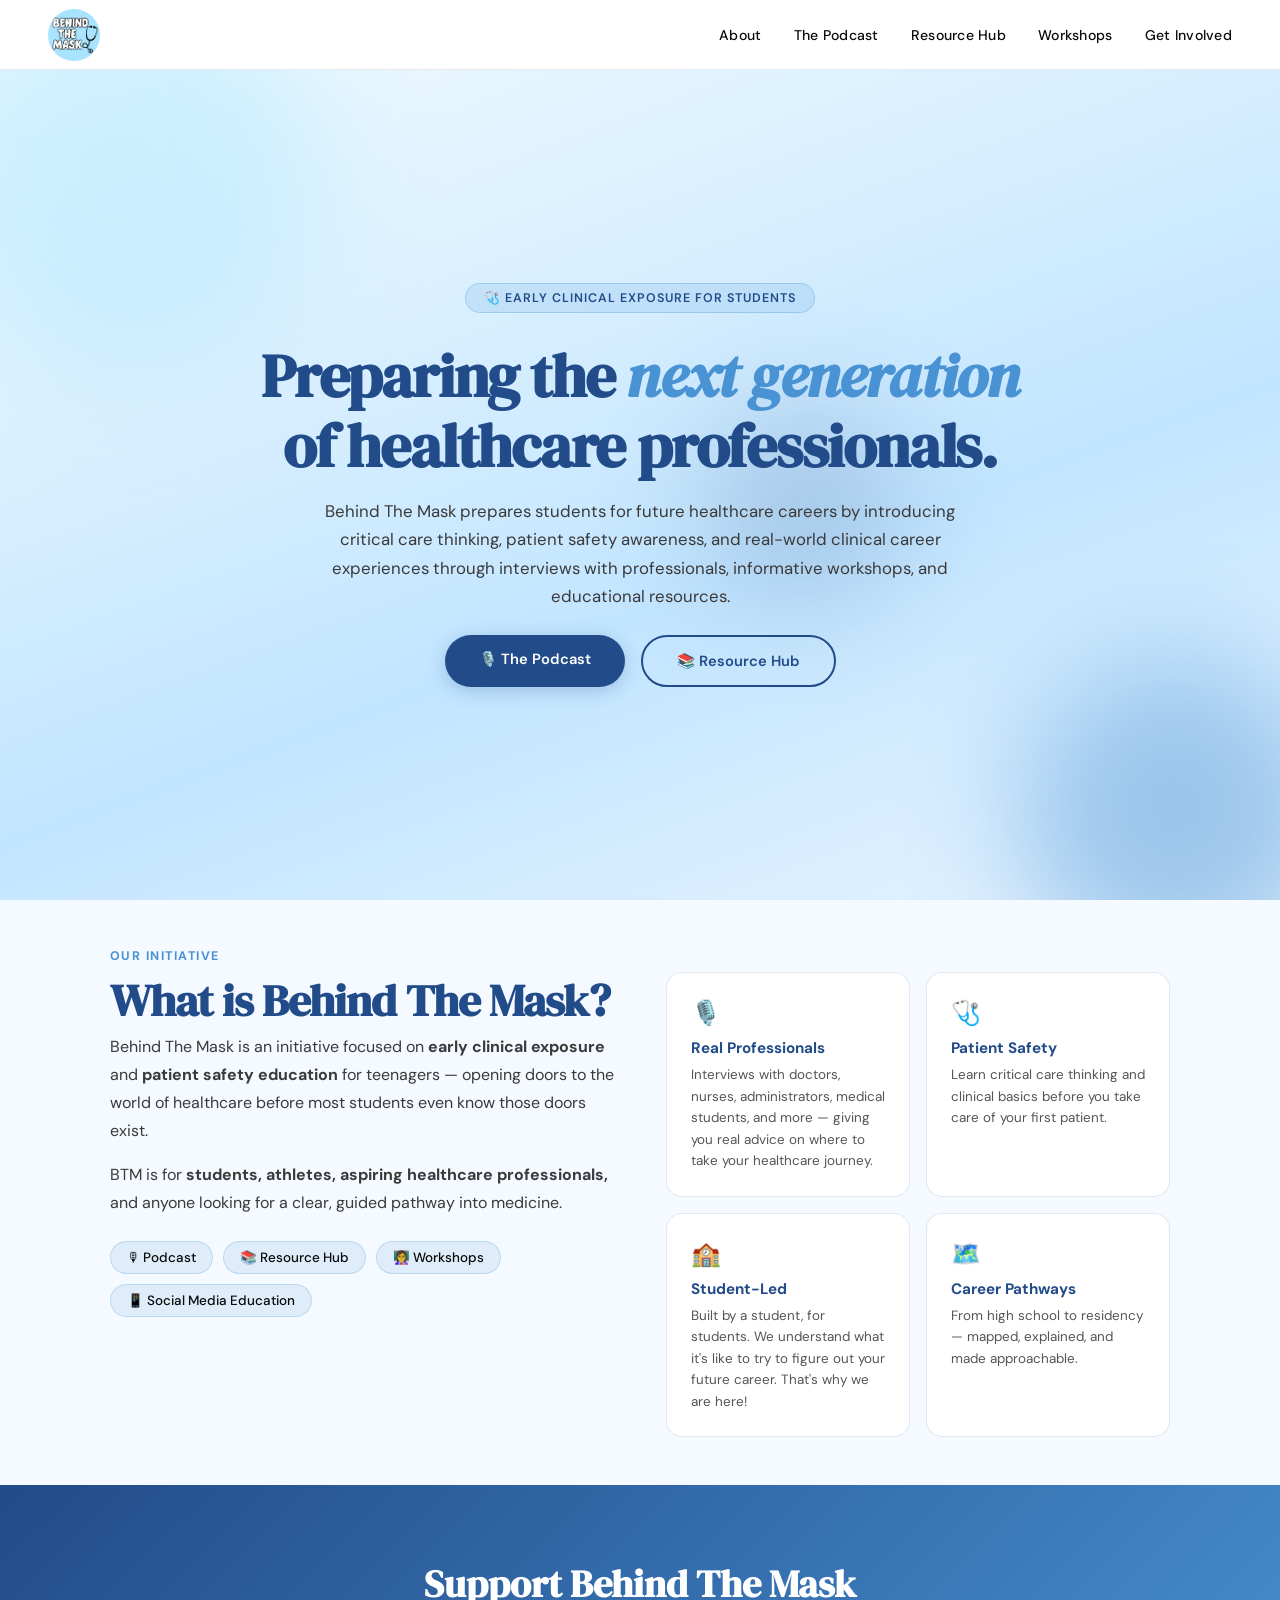
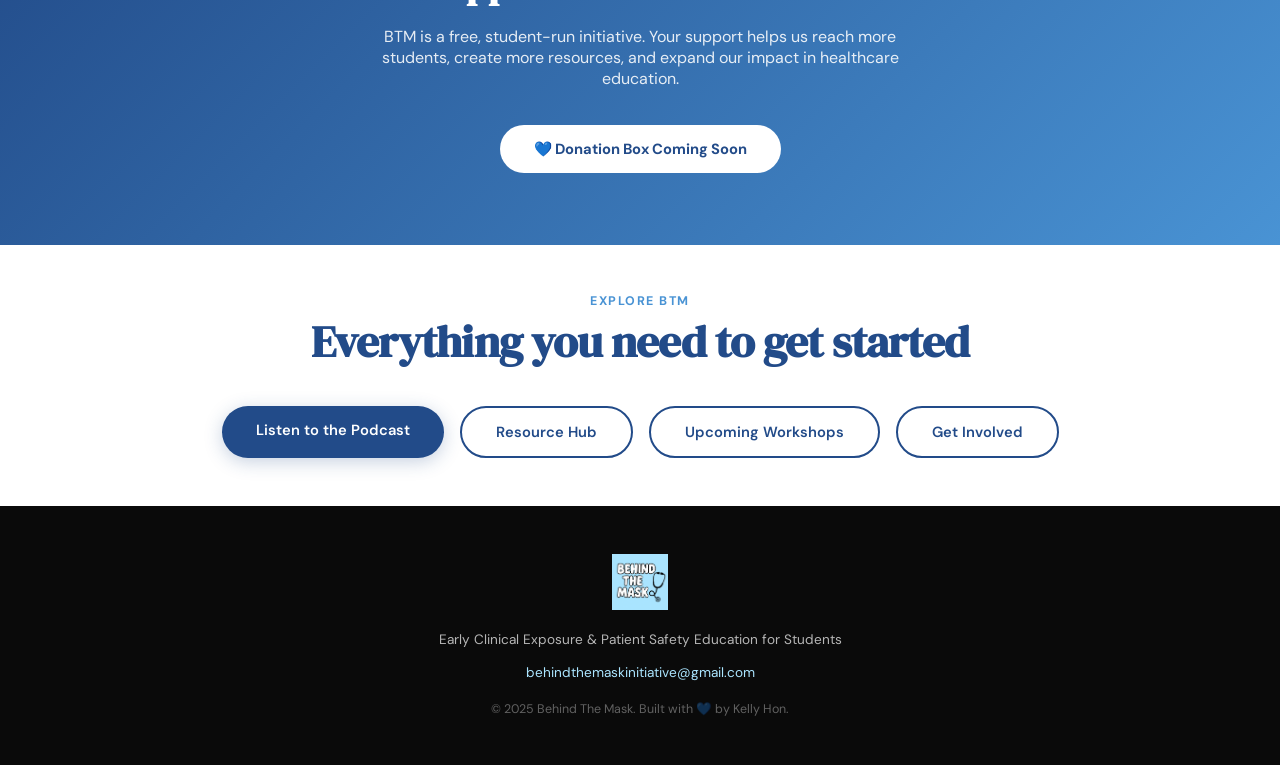
==== commit f810bd73: "aup delete" ====
--- a/index.html
+++ b/index.html
@@ -25,7 +25,6 @@
   <ul class="nav-links">
     <li><a href="about.html">About</a></li>
     <li><a href="podcast.html">The Podcast</a></li>
-    <li><a href="aup.html">Athlete Under Pressure</a></li>
     <li><a href="resources.html">Resource Hub</a></li>
     <li><a href="workshops.html">Workshops</a></li>
     <li><a href="involved.html">Get Involved</a></li>
@@ -61,7 +60,6 @@
            <p class="section-body" style="margin-top:16px;"The pillars of Behind The Mask include:</p>
           <div class="pill-group">
             <a class="pill" href="podcast.html">🎙 Podcast</a>
-            <a class="pill" href="aup.html">🏃 Athlete Under Pressure</a>
             <a class="pill" href="resources.html">📚 Resource Hub</a>
             <a class="pill" href="workshops.html">👩‍🏫 Workshops</a>
             <a class="pill" href="https://www.instagram.com/behindthemaskinitiative" target="_blank">📱 Social Media Education</a>
@@ -108,7 +106,6 @@
       <div style="display:flex; gap:16px; flex-wrap:wrap; justify-content:center;">
         <a class="btn-primary" href="podcast.html">Listen to the Podcast</a>
         <a class="btn-outline" href="resources.html">Resource Hub</a>
-        <a class="btn-outline" href="aup.html">Athlete Under Pressure Info</a>
         <a class="btn-outline" href="workshops.html">Upcoming Workshops</a>
         <a class="btn-outline" href="involved.html">Get Involved</a>
       </div>
--- a/styles.css
+++ b/styles.css
@@ -32,7 +32,7 @@
 }
 
 .nav-logo { cursor: pointer; display: flex; align-items: center; }
-.nav-logo img { height: 52px; width: auto; object-fit: contain; }
+.nav-logo img { height: 52px; width: 52px; object-fit: cover; border-radius: 50%; }
 
 .nav-links { display: flex; gap: 32px; list-style: none; }
 .nav-links a { text-decoration: none; color: var(--black); font-size: 0.88rem; font-weight: 500; letter-spacing: 0.02em; transition: color 0.2s; }
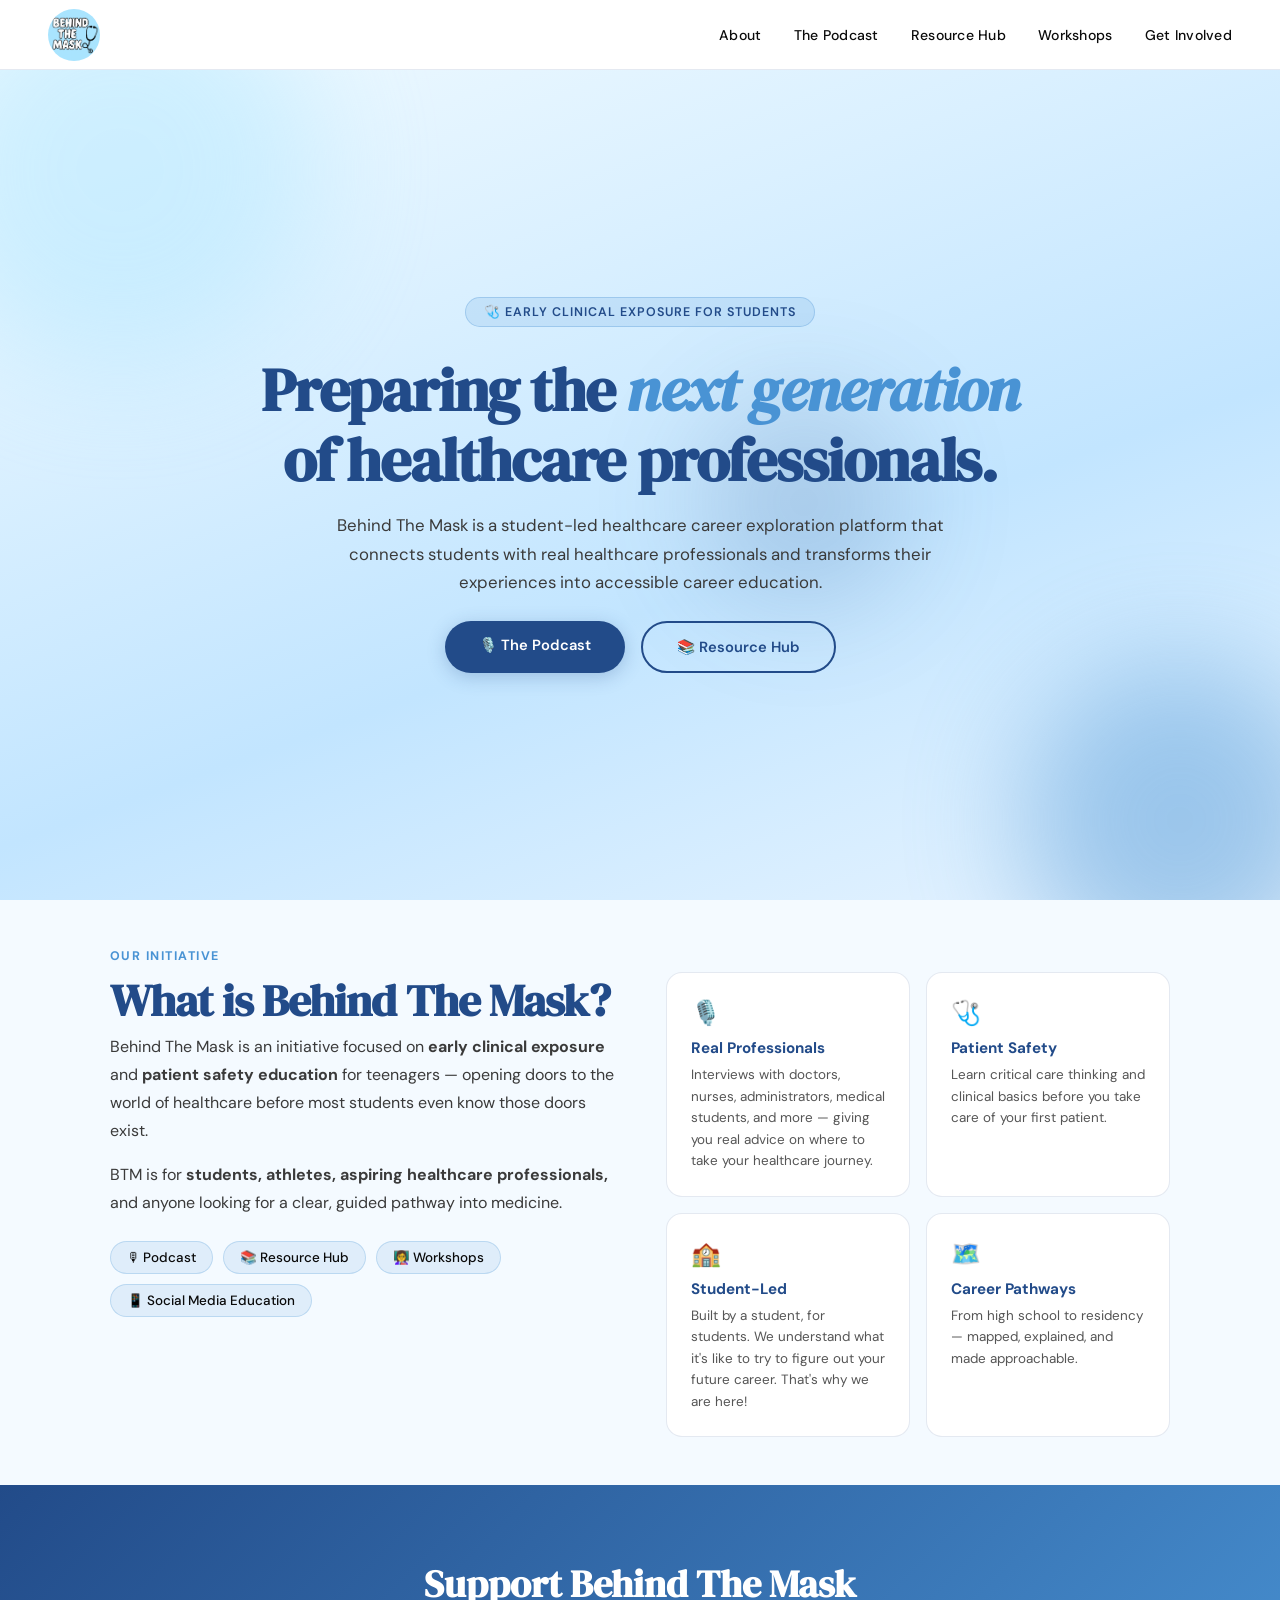
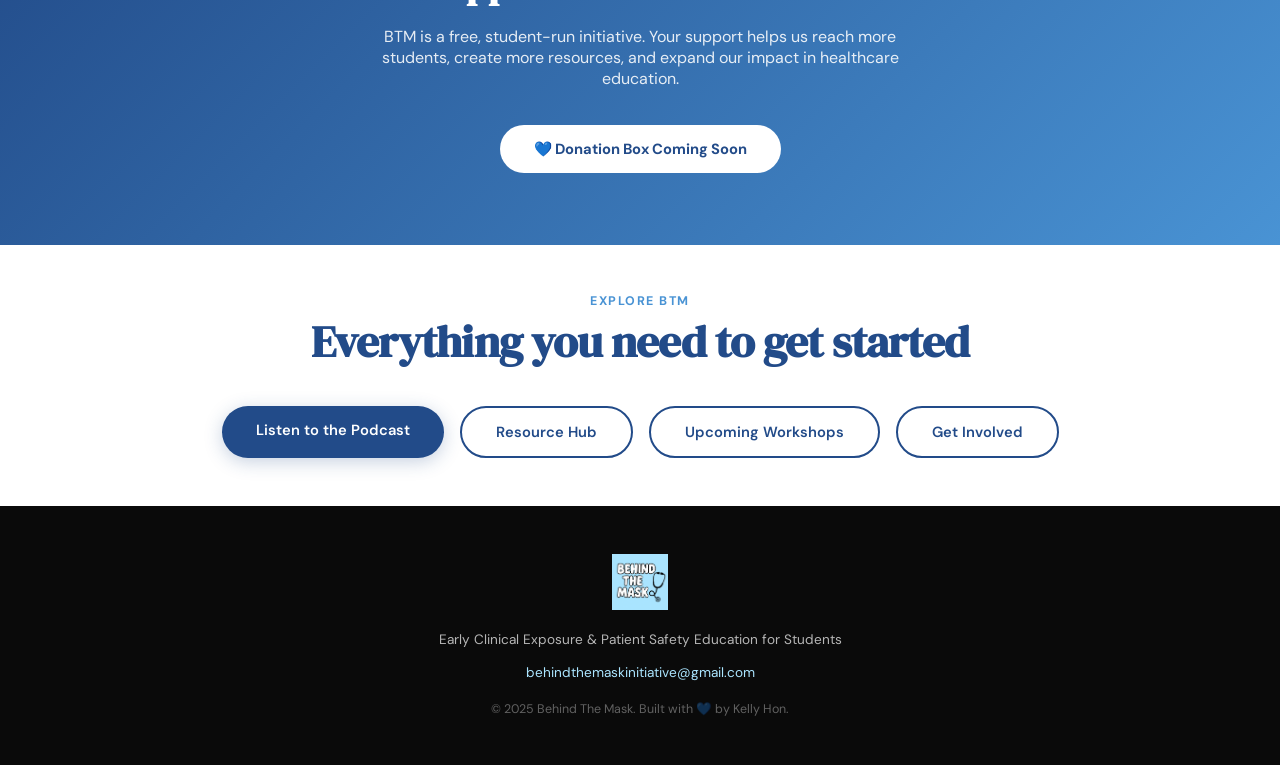
==== commit b0ff5264: "s" ====
--- a/index.html
+++ b/index.html
@@ -41,7 +41,7 @@
     <div class="hero-content">
       <div class="hero-badge">🩺 Early Clinical Exposure for Students</div>
       <h1>Preparing the <em>next generation </em> of healthcare professionals.</h1>
-      <p class="hero-sub">Behind The Mask prepares students for future healthcare careers by introducing critical care thinking, patient safety awareness, and real-world clinical career experiences through interviews with professionals, informative workshops, and educational resources.</p>
+      <p class="hero-sub">Behind The Mask is a student-led healthcare career exploration platform that connects students with real healthcare professionals and transforms their experiences into accessible career education.</p>
       <div class="hero-btns">
         <a class="btn-primary" href="podcast.html">🎙️ The Podcast</a>
         <a class="btn-outline" href="resources.html">📚 Resource Hub</a>
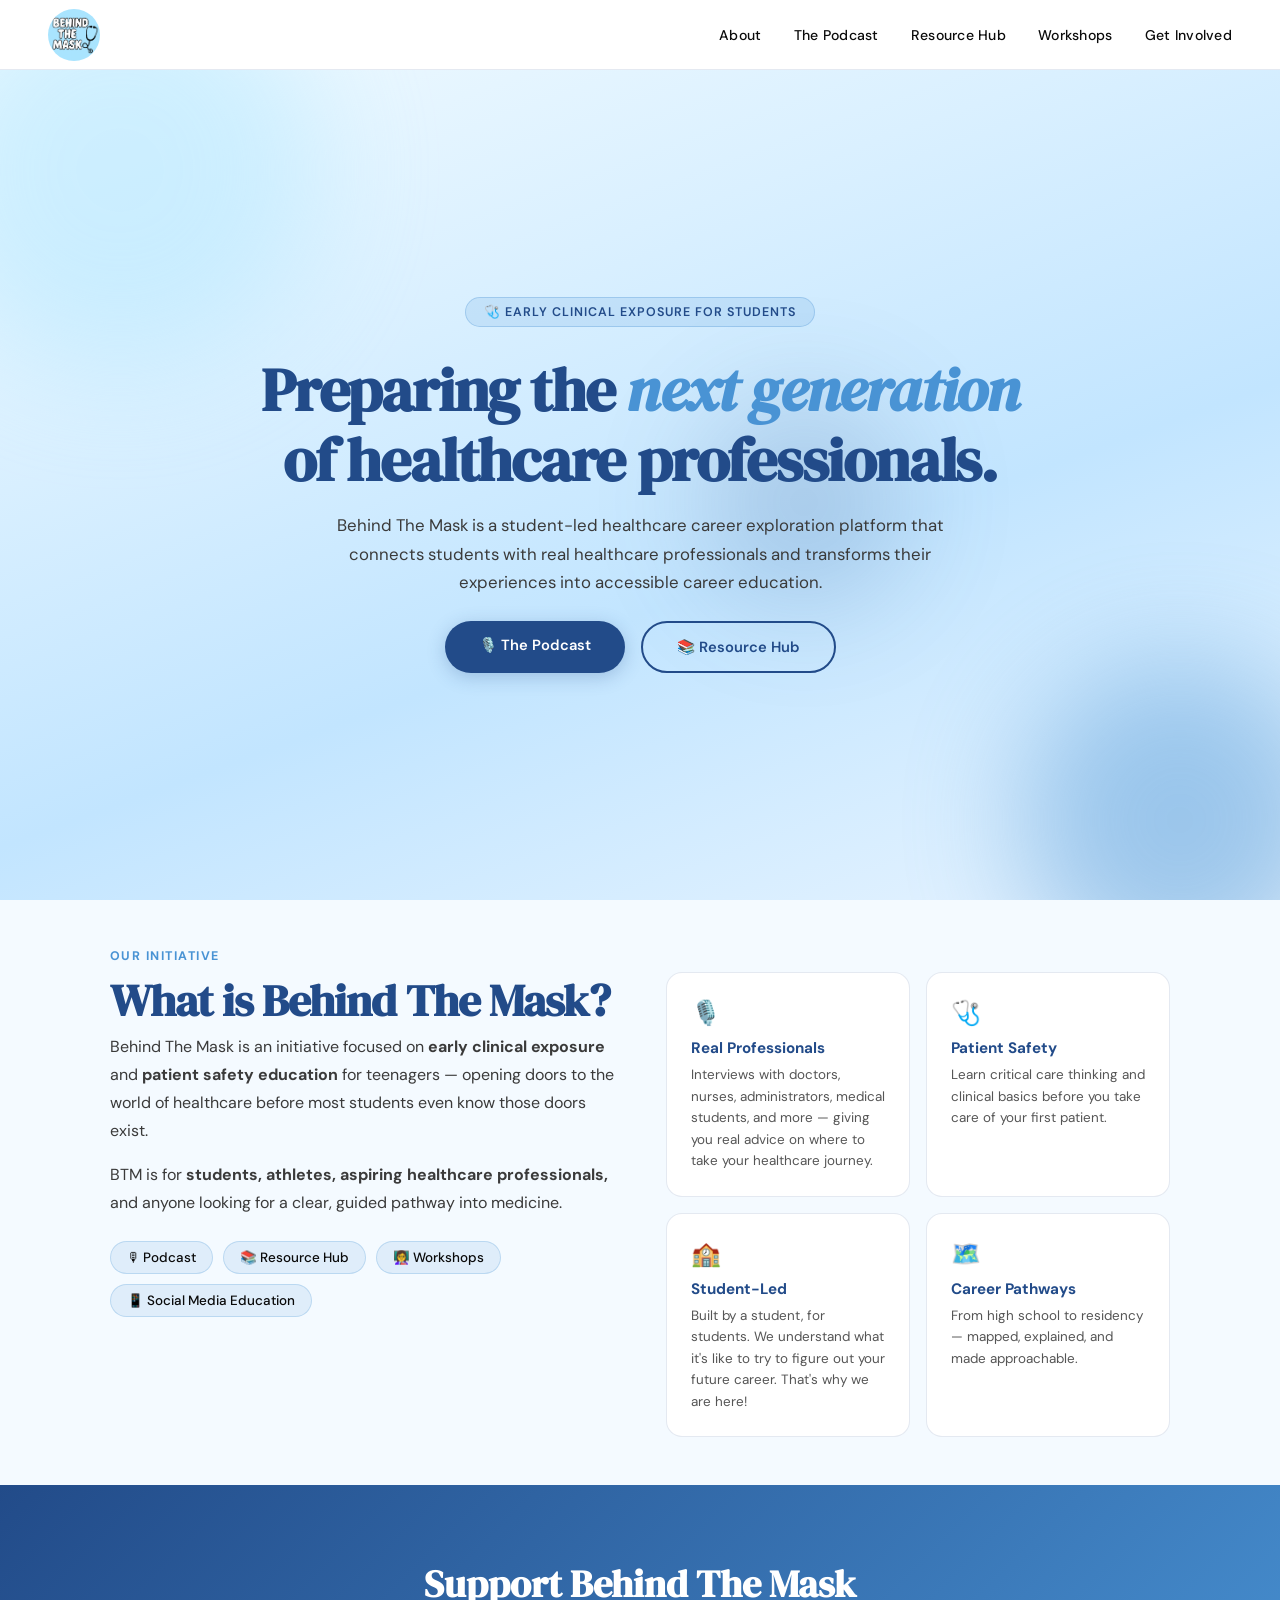
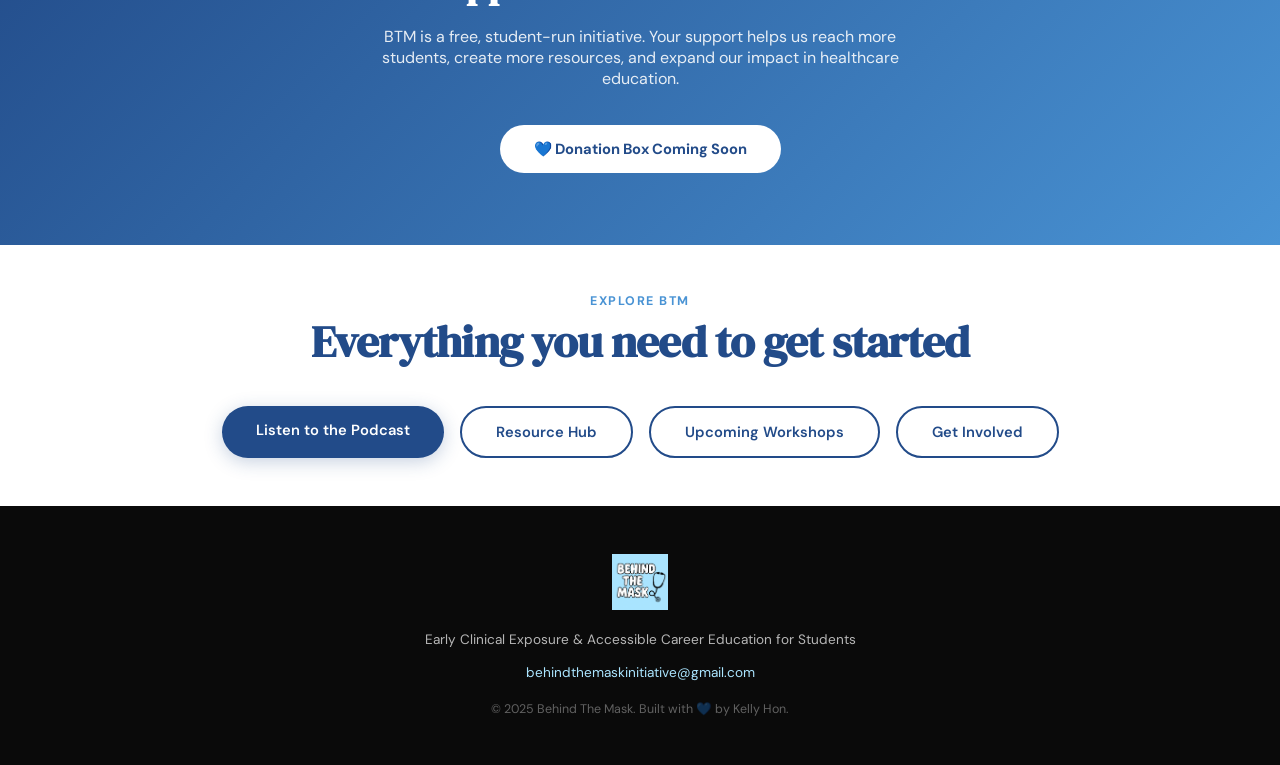
==== commit 5a0dcb35: "Accessible Career" ====
--- a/index.html
+++ b/index.html
@@ -116,7 +116,7 @@
 
 <footer>
   <div class="f-logo"><img src="logo.png" alt="Behind The Mask"></div>
-  <p>Early Clinical Exposure & Patient Safety Education for Students</p>
+  <p>Early Clinical Exposure & Accessible Career Education for Students</p>
   <p style="margin-top:16px;"><a href="mailto:behindthemaskinitiative@gmail.com">behindthemaskinitiative@gmail.com</a></p>
   <p style="margin-top:20px; font-size:0.78rem; opacity:0.5;">© 2025 Behind The Mask. Built with 💙 by Kelly Hon.</p>
 </footer>
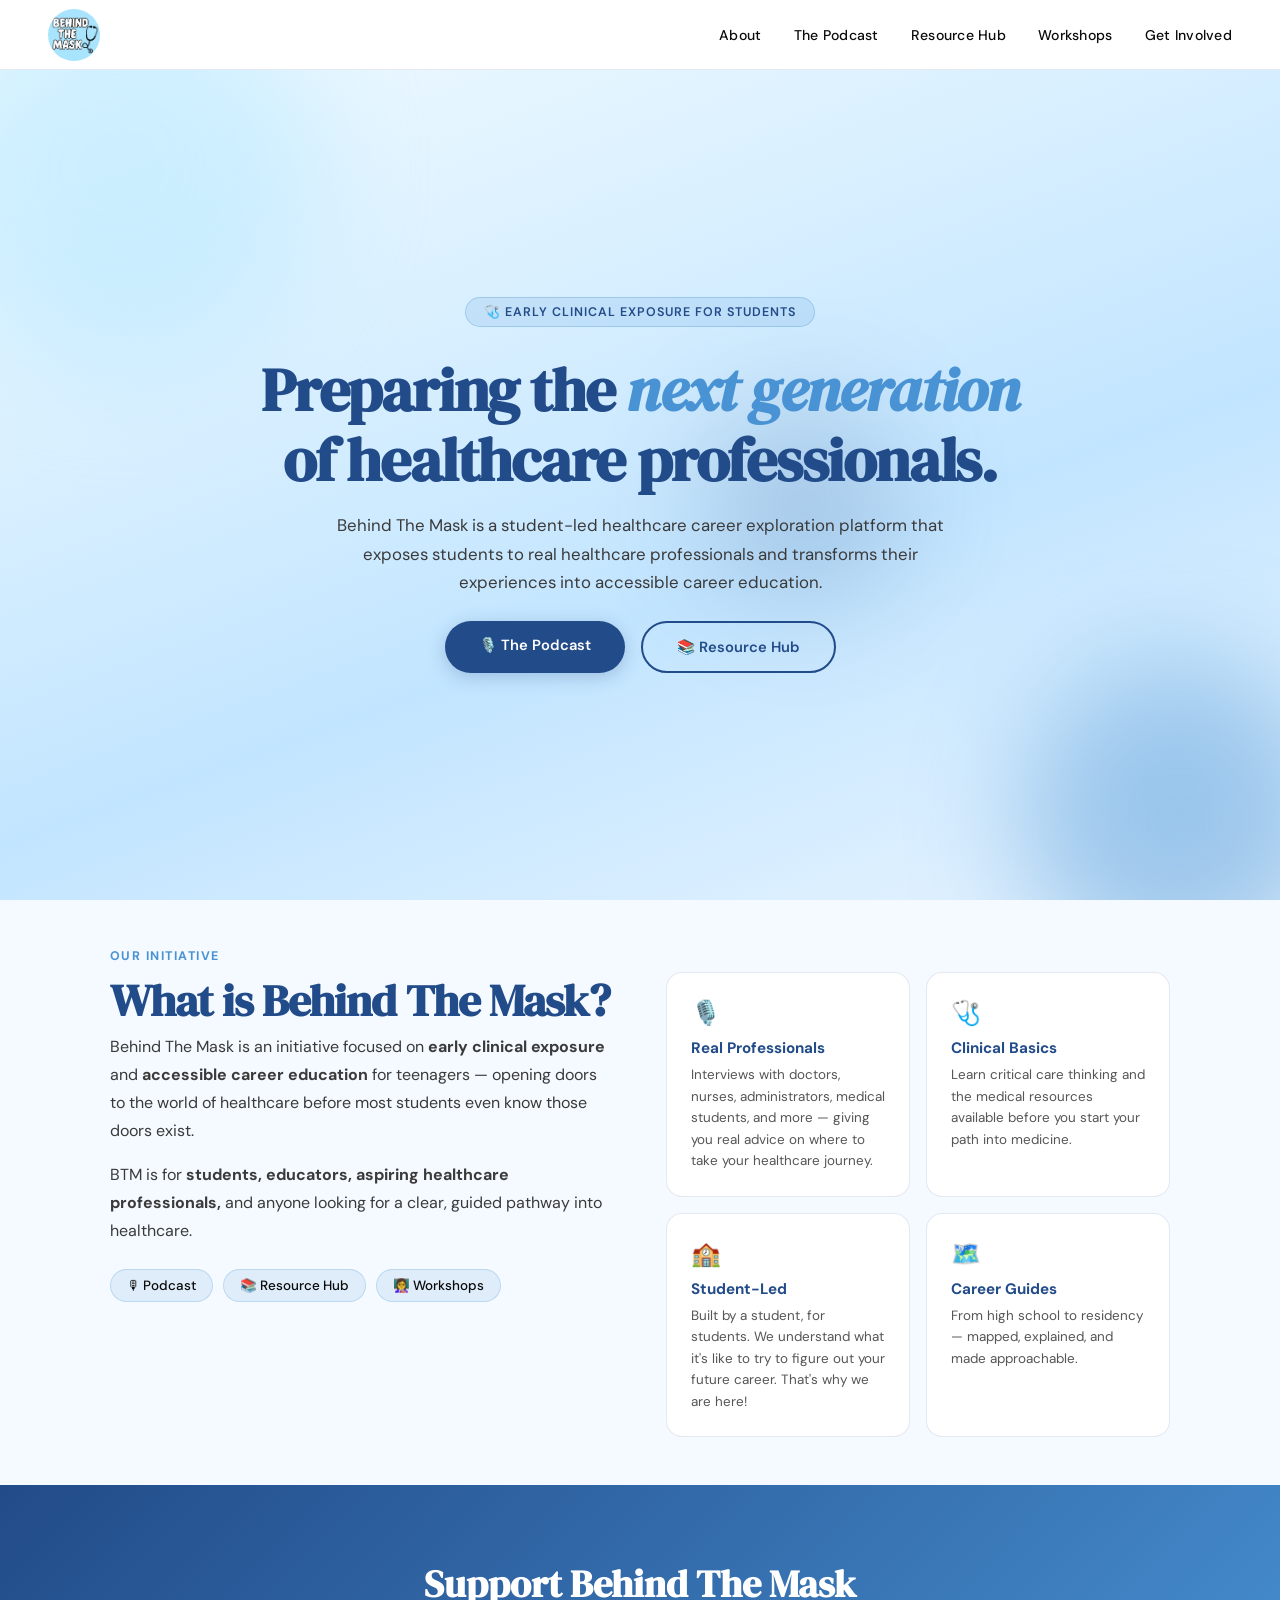
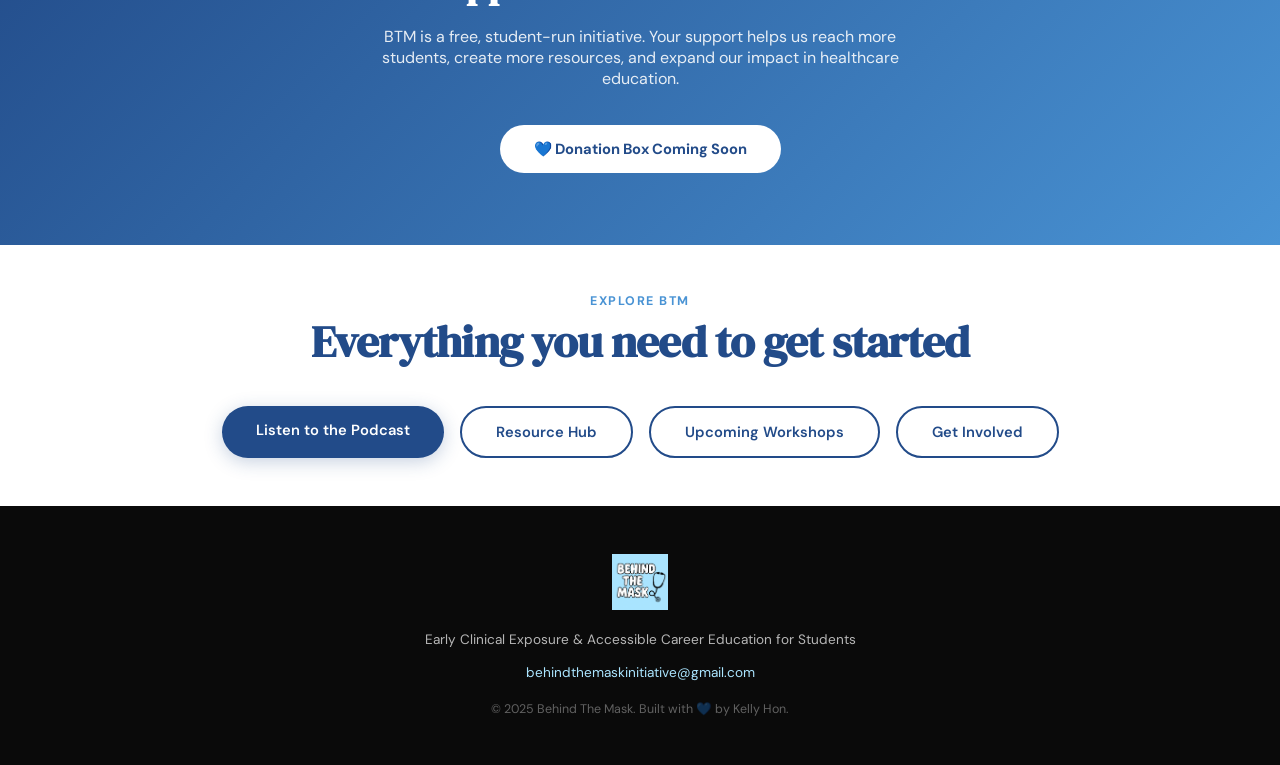
==== commit bb23f28b: "about" ====
--- a/index.html
+++ b/index.html
@@ -41,7 +41,7 @@
     <div class="hero-content">
       <div class="hero-badge">🩺 Early Clinical Exposure for Students</div>
       <h1>Preparing the <em>next generation </em> of healthcare professionals.</h1>
-      <p class="hero-sub">Behind The Mask is a student-led healthcare career exploration platform that connects students with real healthcare professionals and transforms their experiences into accessible career education.</p>
+      <p class="hero-sub">Behind The Mask is a student-led healthcare career exploration platform that exposes students to real healthcare professionals and transforms their experiences into accessible career education.</p>
       <div class="hero-btns">
         <a class="btn-primary" href="podcast.html">🎙️ The Podcast</a>
         <a class="btn-outline" href="resources.html">📚 Resource Hub</a>
@@ -55,14 +55,13 @@
       <div class="what-grid">
         <div>
           <h2 class="section-title">What is Behind The Mask?</h2>
-          <p class="section-body">Behind The Mask is an initiative focused on <strong>early clinical exposure</strong> and <strong>patient safety education</strong> for teenagers — opening doors to the world of healthcare before most students even know those doors exist.</p>
-          <p class="section-body" style="margin-top:16px;">BTM is for <strong>students, athletes, aspiring healthcare professionals,</strong> and anyone looking for a clear, guided pathway into medicine.</p>
+          <p class="section-body">Behind The Mask is an initiative focused on <strong>early clinical exposure</strong> and <strong>accessible career education</strong> for teenagers — opening doors to the world of healthcare before most students even know those doors exist.</p>
+          <p class="section-body" style="margin-top:16px;">BTM is for <strong>students, educators, aspiring healthcare professionals,</strong> and anyone looking for a clear, guided pathway into healthcare.</p>
            <p class="section-body" style="margin-top:16px;"The pillars of Behind The Mask include:</p>
           <div class="pill-group">
             <a class="pill" href="podcast.html">🎙 Podcast</a>
             <a class="pill" href="resources.html">📚 Resource Hub</a>
             <a class="pill" href="workshops.html">👩‍🏫 Workshops</a>
-            <a class="pill" href="https://www.instagram.com/behindthemaskinitiative" target="_blank">📱 Social Media Education</a>
           </div>
         </div>
         <div class="feature-cards">
@@ -73,8 +72,8 @@
           </div>
           <div class="feature-card">
             <div class="feature-icon">🩺</div>
-            <h4>Patient Safety</h4>
-            <p>Learn critical care thinking and clinical basics before you take care of your first patient.</p>
+            <h4>Clinical Basics</h4>
+            <p>Learn critical care thinking and the medical resources available before you start your path into medicine.</p>
           </div>
           <div class="feature-card">
             <div class="feature-icon">🏫</div>
@@ -83,7 +82,7 @@
           </div>
           <div class="feature-card">
             <div class="feature-icon">🗺️</div>
-            <h4>Career Pathways</h4>
+            <h4>Career Guides</h4>
             <p>From high school to residency — mapped, explained, and made approachable.</p>
           </div>
         </div>
--- a/styles.css
+++ b/styles.css
@@ -215,4 +215,12 @@
 .episode-card a p {
   pointer-events: none;
 }
-.what-btm { background: var(--soft-bg); padding-top: 48px; } +.what-btm { background: var(--soft-bg); padding-top: 48px; } 
+
+.resource-main-cards {
+  display: flex;
+  flex-wrap: wrap;
+  justify-content: center;
+  gap: 20px;
+  margin-bottom: 48px;
+}
